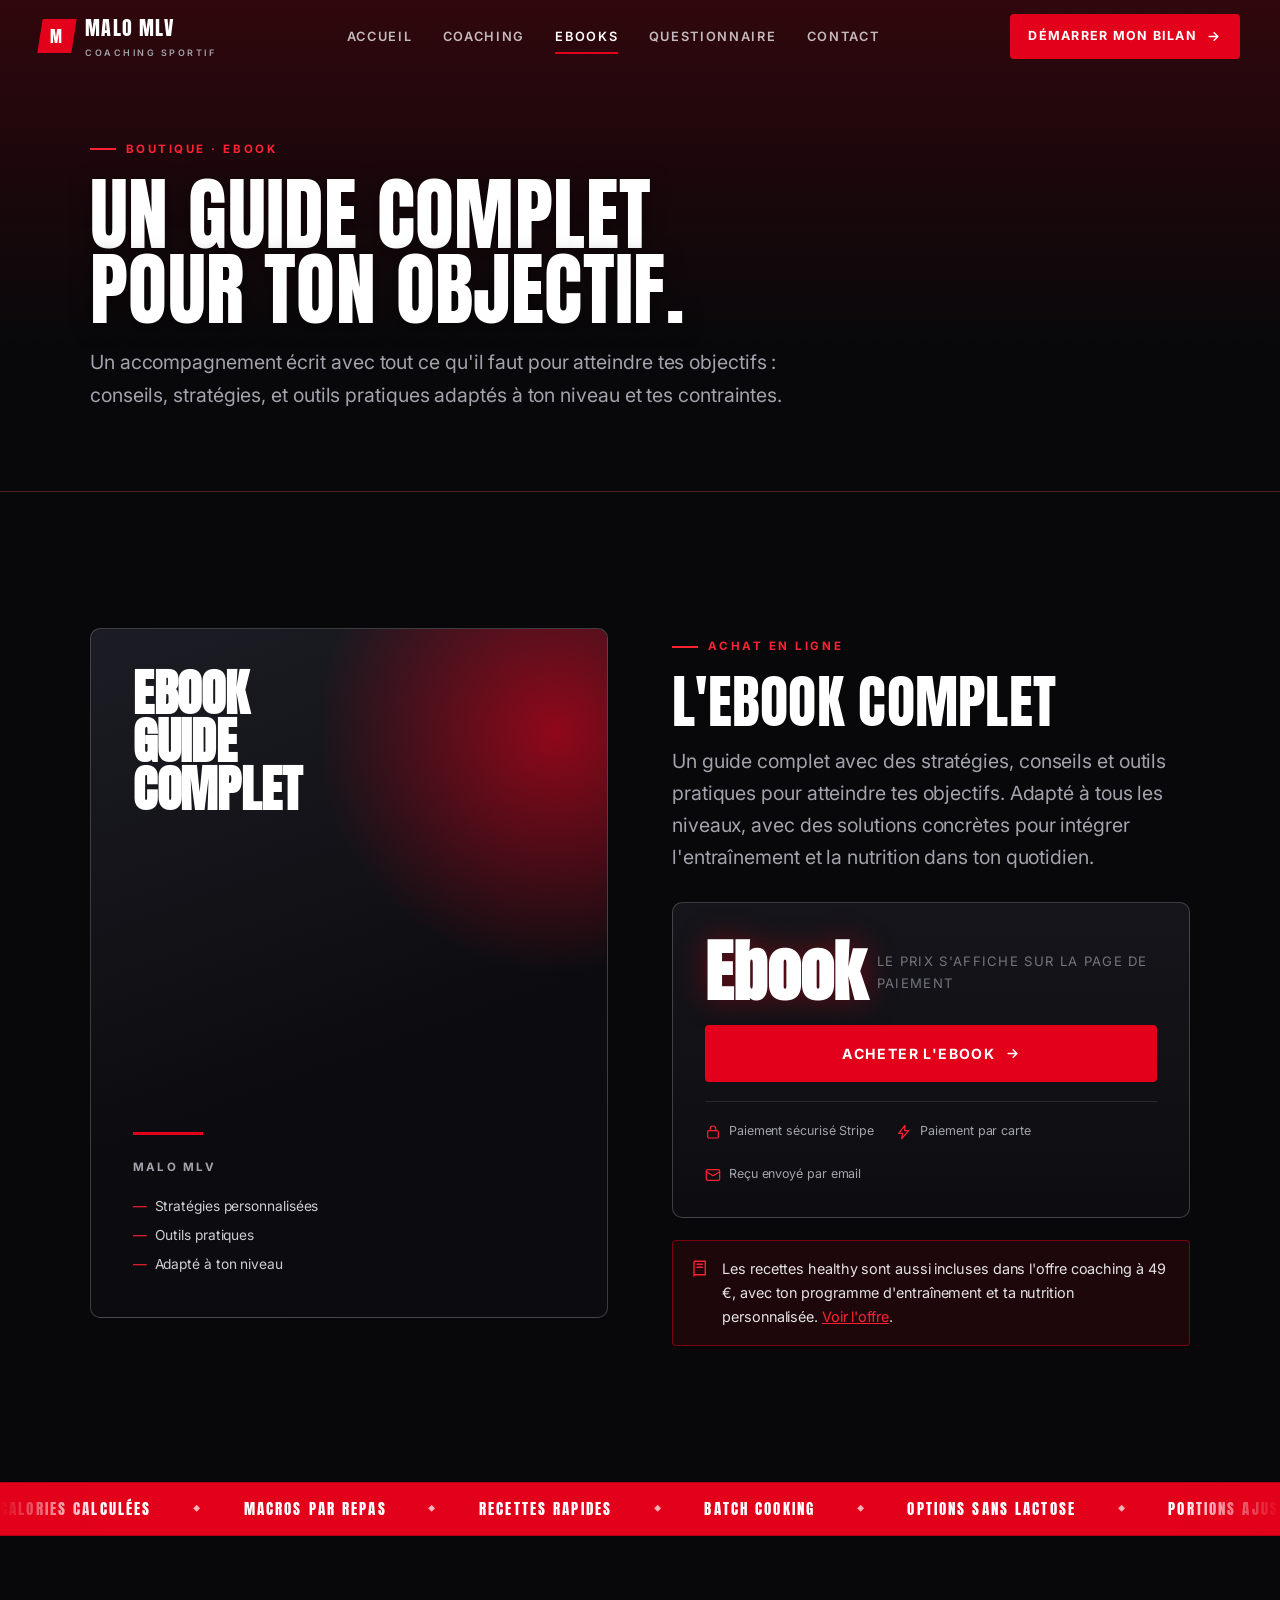
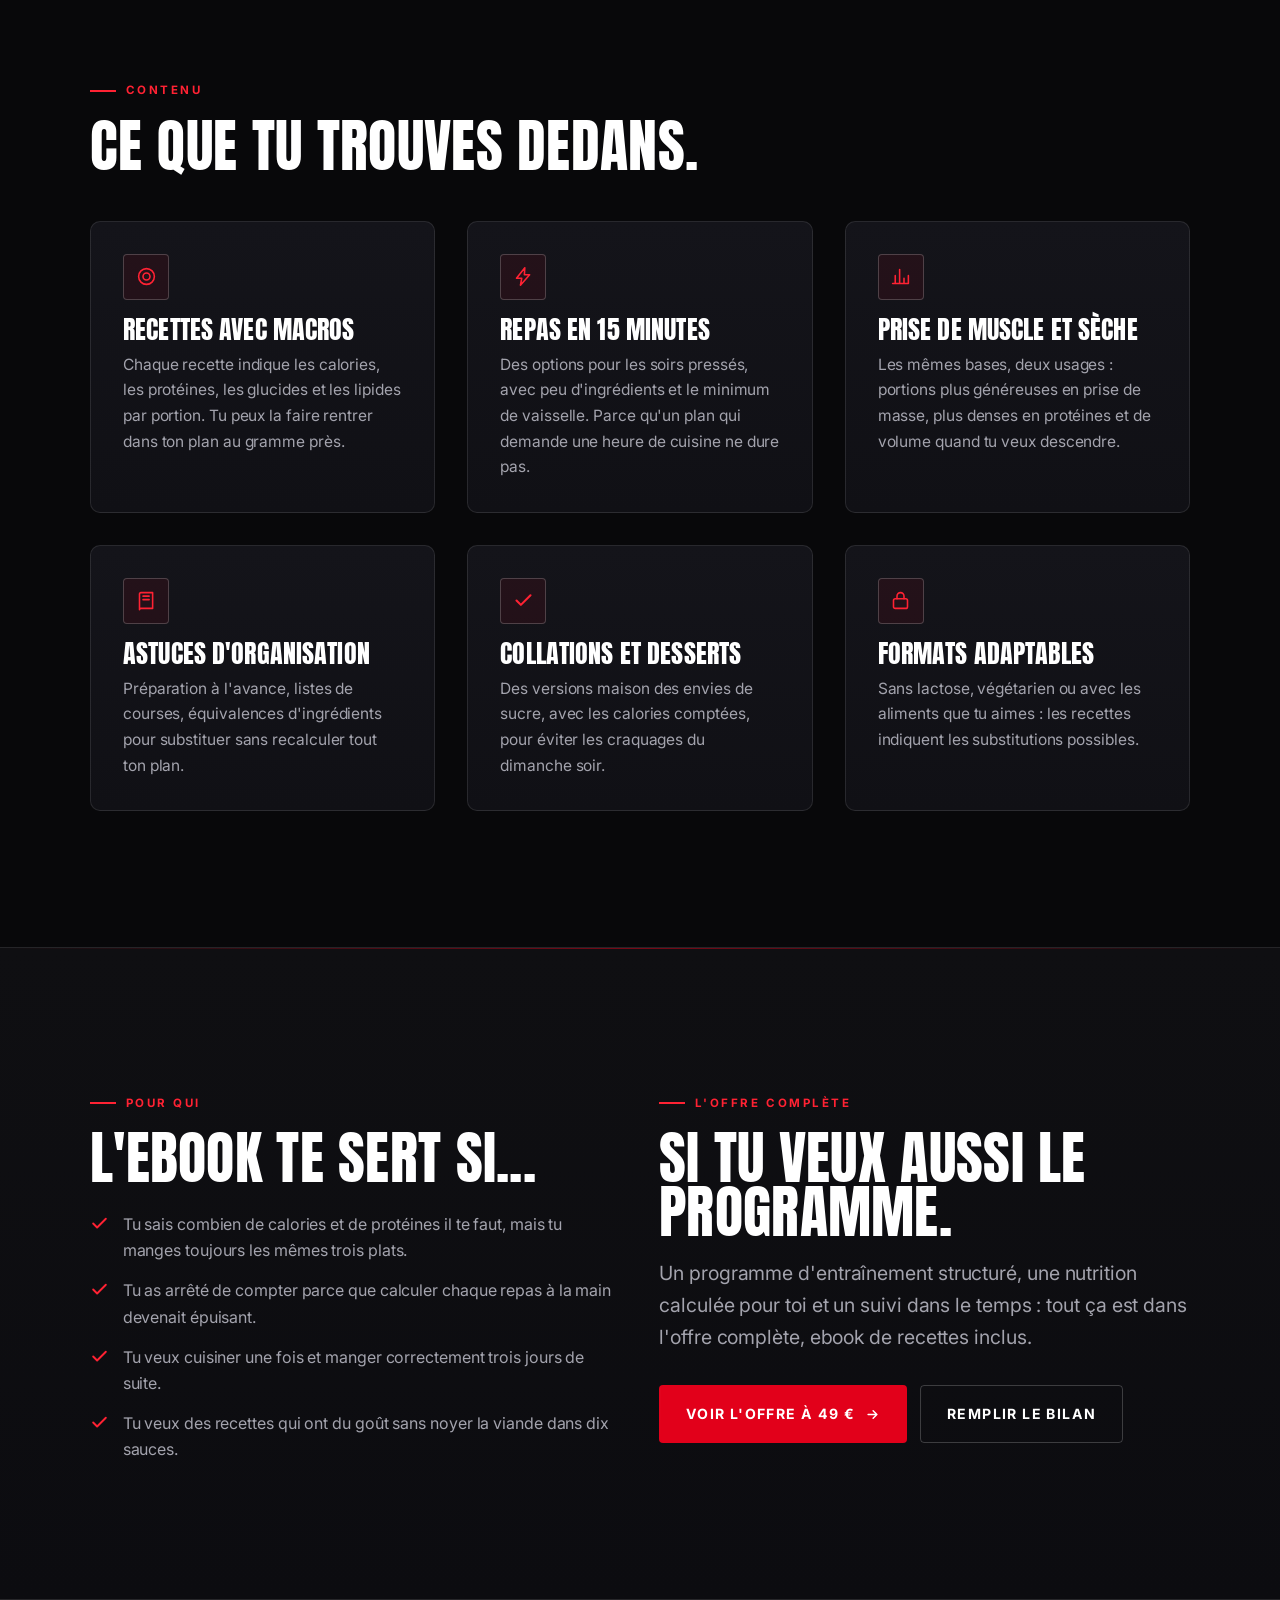
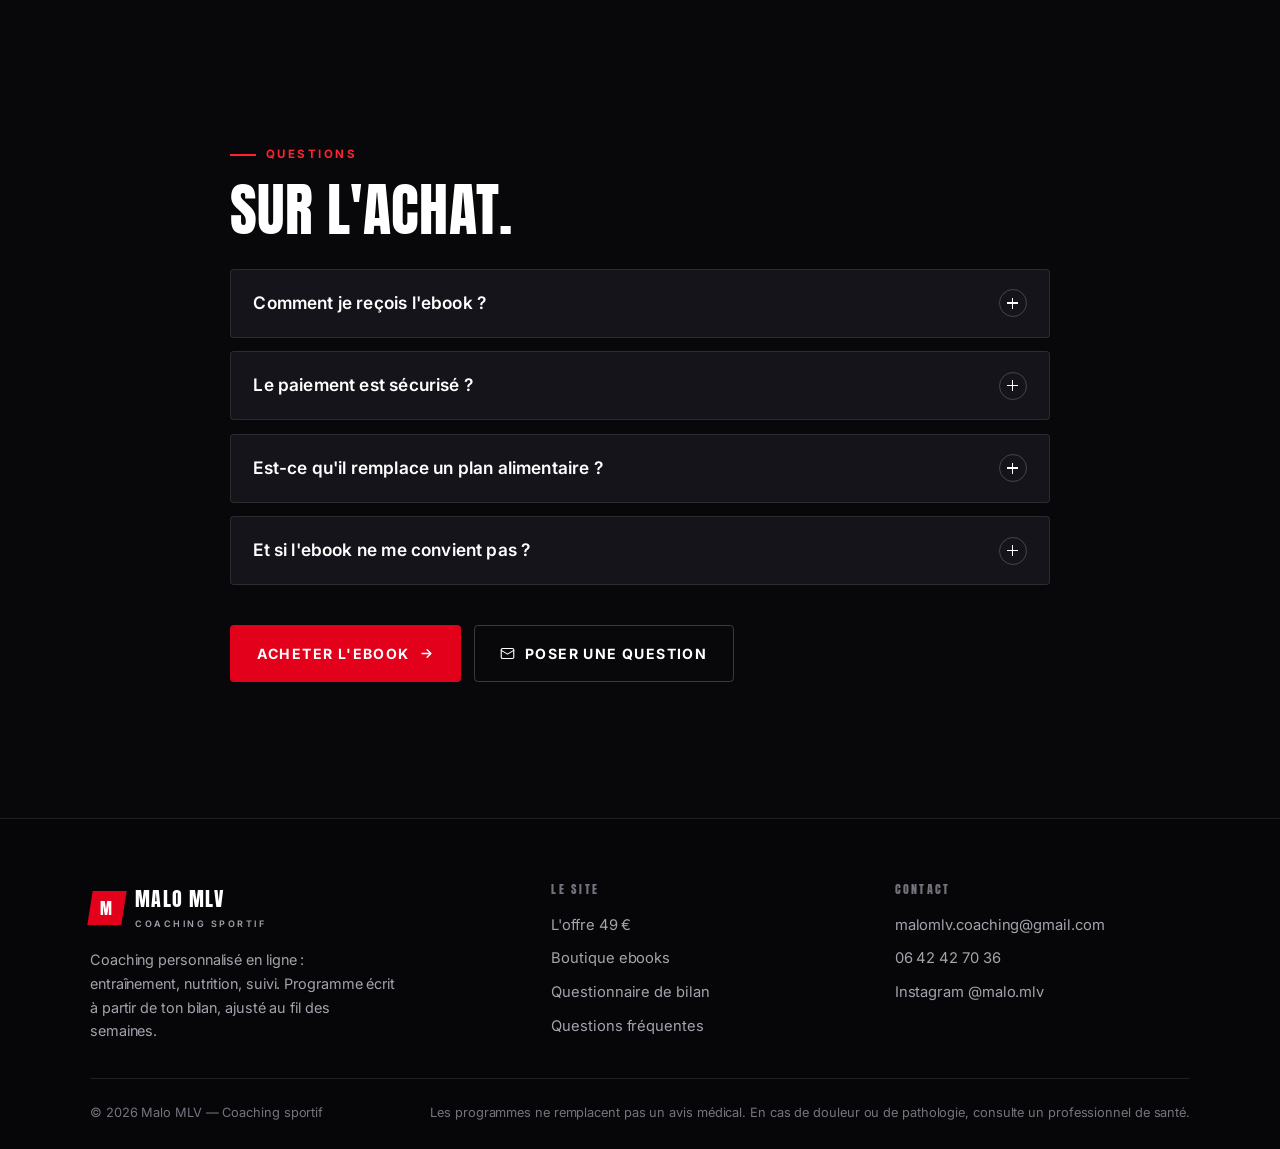
==== ebooks.html @ d7410e28 "Add files via upload" ====
<!DOCTYPE html>
<html lang="fr">
<head>
<meta charset="utf-8">
<meta name="viewport" content="width=device-width, initial-scale=1">
<title>Ebook recettes healthy — calories et macros | Malo MLV</title>
<meta name="description" content="Ebook de recettes healthy avec calories et macronutriments calculés, pensé pour coller à un plan alimentaire de prise de muscle ou de sèche. Achat en ligne sécurisé.">
<link rel="preconnect" href="https://fonts.googleapis.com">
<link rel="preconnect" href="https://fonts.gstatic.com" crossorigin>
<link href="https://fonts.googleapis.com/css2?family=Anton&family=Inter:wght@400;500;600;700&display=swap" rel="stylesheet">
<link rel="stylesheet" href="styles.css">
</head>
<body>

<svg width="0" height="0" style="position:absolute" aria-hidden="true">
  <symbol id="i-check" viewBox="0 0 24 24" fill="none" stroke="currentColor" stroke-width="2.4" stroke-linecap="round" stroke-linejoin="round"><path d="M20 6 9 17l-5-5"/></symbol>
  <symbol id="i-arrow" viewBox="0 0 24 24" fill="none" stroke="currentColor" stroke-width="2.4" stroke-linecap="round" stroke-linejoin="round"><path d="M5 12h14M13 6l6 6-6 6"/></symbol>
  <symbol id="i-mail" viewBox="0 0 24 24" fill="none" stroke="currentColor" stroke-width="1.8" stroke-linecap="round" stroke-linejoin="round"><rect x="2" y="4" width="20" height="16" rx="2"/><path d="m2 7 10 6 10-6"/></symbol>
  <symbol id="i-phone" viewBox="0 0 24 24" fill="none" stroke="currentColor" stroke-width="1.8" stroke-linecap="round" stroke-linejoin="round"><path d="M22 16.9v3a2 2 0 0 1-2.2 2 19.8 19.8 0 0 1-8.6-3.1 19.5 19.5 0 0 1-6-6A19.8 19.8 0 0 1 2.1 4.2 2 2 0 0 1 4.1 2h3a2 2 0 0 1 2 1.7c.1 1 .4 2 .7 2.9a2 2 0 0 1-.5 2.1L8.1 9.9a16 16 0 0 0 6 6l1.2-1.2a2 2 0 0 1 2.1-.5c.9.3 1.9.6 2.9.7a2 2 0 0 1 1.7 2Z"/></symbol>
  <symbol id="i-insta" viewBox="0 0 24 24" fill="none" stroke="currentColor" stroke-width="1.8" stroke-linecap="round" stroke-linejoin="round"><rect x="2.5" y="2.5" width="19" height="19" rx="5.5"/><circle cx="12" cy="12" r="4.2"/><circle cx="17.6" cy="6.4" r="1.1" fill="currentColor" stroke="none"/></symbol>
  <symbol id="i-lock" viewBox="0 0 24 24" fill="none" stroke="currentColor" stroke-width="1.8" stroke-linecap="round" stroke-linejoin="round"><rect x="4" y="10" width="16" height="11" rx="2"/><path d="M8 10V7a4 4 0 0 1 8 0v3"/></symbol>
  <symbol id="i-bolt" viewBox="0 0 24 24" fill="none" stroke="currentColor" stroke-width="1.8" stroke-linecap="round" stroke-linejoin="round"><path d="M13.5 2 4 14h6l-1.5 8L19 10h-6l.5-8Z"/></symbol>
  <symbol id="i-book" viewBox="0 0 24 24" fill="none" stroke="currentColor" stroke-width="1.8" stroke-linecap="round" stroke-linejoin="round"><path d="M4 4.5A1.5 1.5 0 0 1 5.5 3H19v18H5.5A1.5 1.5 0 0 0 4 22.5V4.5Z"/><path d="M8 7h7M8 11h7"/></symbol>
  <symbol id="i-plate" viewBox="0 0 24 24" fill="none" stroke="currentColor" stroke-width="1.8" stroke-linecap="round" stroke-linejoin="round"><circle cx="12" cy="12" r="9"/><circle cx="12" cy="12" r="4"/></symbol>
  <symbol id="i-chart" viewBox="0 0 24 24" fill="none" stroke="currentColor" stroke-width="1.8" stroke-linecap="round" stroke-linejoin="round"><path d="M3 20h18M6 20V11M11 20V4M16 20v-6M21 20v-9"/></symbol>
</svg>

<header class="site-header" id="header">
  <div class="shell shell-wide">
    <a class="brand" href="index.html">
      <span class="brand__mark"><span>M</span></span>
      <span>Malo MLV<small>Coaching sportif</small></span>
    </a>
    <nav class="nav" aria-label="Navigation principale">
      <a href="index.html">Accueil</a>
      <a href="index.html#offre">Coaching</a>
      <a href="ebooks.html" aria-current="page">Ebooks</a>
      <a href="questionnaire.html">Questionnaire</a>
      <a href="index.html#contact">Contact</a>
    </nav>
    <div class="header-actions">
      <a class="btn btn--sm" href="questionnaire.html">Démarrer mon bilan <svg><use href="#i-arrow"/></svg></a>
      <button class="burger" id="burger" aria-label="Ouvrir le menu" aria-expanded="false" aria-controls="mobileNav"><span></span></button>
    </div>
  </div>
</header>

<nav class="mobile-nav" id="mobileNav" aria-label="Navigation mobile">
  <a href="index.html">Accueil</a>
  <a href="index.html#offre">Coaching</a>
  <a href="ebooks.html">Ebooks</a>
  <a href="questionnaire.html">Questionnaire</a>
  <a href="index.html#contact">Contact</a>
</nav>

<main>

  <section class="section section--tight" style="padding-top:calc(var(--header-h) + clamp(2rem,5vw,3.5rem));background:linear-gradient(180deg,rgba(226,0,26,.18),transparent 70%);border-bottom:1px solid var(--line)">
    <div class="shell">
      <span class="eyebrow reveal">Boutique · Ebook</span>
      <h1 class="h-display reveal" data-delay="1">Un guide complet<br>pour ton objectif.</h1>
      <p class="lead reveal" data-delay="2" style="margin-top:1.2rem">Un accompagnement écrit avec tout ce qu'il faut pour atteindre tes objectifs : conseils, stratégies, et outils pratiques adaptés à ton niveau et tes contraintes.</p>
    </div>
  </section>

  <section class="section" id="achat">
    <div class="shell">
      <div class="product">

        <div class="product__visual reveal">
          <div class="product__cover">
            <b>Ebook<br>Guide<br>Complet</b>
            <div>
              <div class="slash"></div>
              <em>Malo MLV</em>
              <ul style="margin-top:1rem">
                <li>Stratégies personnalisées</li>
                <li>Outils pratiques</li>
                <li>Adapté à ton niveau</li>
              </ul>
            </div>
          </div>
        </div>

        <div class="reveal" data-delay="1">
          <span class="eyebrow">Achat en ligne</span>
          <h2 class="h-section">L'ebook complet</h2>
          <p class="lead" style="margin-top:1rem">Un guide complet avec des stratégies, conseils et outils pratiques pour atteindre tes objectifs. Adapté à tous les niveaux, avec des solutions concrètes pour intégrer l'entraînement et la nutrition dans ton quotidien.</p>

          <div class="buybox" style="margin-top:1.8rem">
            <div class="price">
              <b>Ebook</b>
              <span>Le prix s'affiche sur la page de paiement</span>
            </div>
            <a class="btn btn--wide" href="https://buy.stripe.com/eVqaEQ5P56mu8X72kyfIs00" target="_blank" rel="noopener">Acheter l'ebook <svg><use href="#i-arrow"/></svg></a>
            <div class="trust">
              <div><svg><use href="#i-lock"/></svg> Paiement sécurisé Stripe</div>
              <div><svg><use href="#i-bolt"/></svg> Paiement par carte</div>
              <div><svg><use href="#i-mail"/></svg> Reçu envoyé par email</div>
            </div>
          </div>

          <div class="alert" style="margin-top:1.4rem">
            <svg><use href="#i-book"/></svg>
            <span>Les recettes healthy sont aussi incluses dans l'offre coaching à 49 €, avec ton programme d'entraînement et ta nutrition personnalisée. <a href="index.html#offre" style="color:var(--red-bright);text-decoration:underline">Voir l'offre</a>.</span>
          </div>
        </div>

      </div>
    </div>
  </section>

  <div class="ticker" aria-hidden="true">
    <div class="ticker__track">
      <span>Calories calculées</span><span>Macros par repas</span><span>Recettes rapides</span><span>Batch cooking</span><span>Options sans lactose</span><span>Portions ajustables</span>
      <span>Calories calculées</span><span>Macros par repas</span><span>Recettes rapides</span><span>Batch cooking</span><span>Options sans lactose</span><span>Portions ajustables</span>
    </div>
  </div>

  <section class="section">
    <div class="shell">
      <div class="reveal" style="max-width:60ch;margin-bottom:clamp(2rem,4vw,3rem)">
        <span class="eyebrow">Contenu</span>
        <h2 class="h-section">Ce que tu trouves dedans.</h2>
      </div>
      <div class="grid-3">
        <div class="card reveal">
          <span class="icon-box"><svg><use href="#i-plate"/></svg></span>
          <h3 class="h-card">Recettes avec macros</h3>
          <p>Chaque recette indique les calories, les protéines, les glucides et les lipides par portion. Tu peux la faire rentrer dans ton plan au gramme près.</p>
        </div>
        <div class="card reveal" data-delay="1">
          <span class="icon-box"><svg><use href="#i-bolt"/></svg></span>
          <h3 class="h-card">Repas en 15 minutes</h3>
          <p>Des options pour les soirs pressés, avec peu d'ingrédients et le minimum de vaisselle. Parce qu'un plan qui demande une heure de cuisine ne dure pas.</p>
        </div>
        <div class="card reveal" data-delay="2">
          <span class="icon-box"><svg><use href="#i-chart"/></svg></span>
          <h3 class="h-card">Prise de muscle et sèche</h3>
          <p>Les mêmes bases, deux usages : portions plus généreuses en prise de masse, plus denses en protéines et de volume quand tu veux descendre.</p>
        </div>
        <div class="card reveal">
          <span class="icon-box"><svg><use href="#i-book"/></svg></span>
          <h3 class="h-card">Astuces d'organisation</h3>
          <p>Préparation à l'avance, listes de courses, équivalences d'ingrédients pour substituer sans recalculer tout ton plan.</p>
        </div>
        <div class="card reveal" data-delay="1">
          <span class="icon-box"><svg><use href="#i-check"/></svg></span>
          <h3 class="h-card">Collations et desserts</h3>
          <p>Des versions maison des envies de sucre, avec les calories comptées, pour éviter les craquages du dimanche soir.</p>
        </div>
        <div class="card reveal" data-delay="2">
          <span class="icon-box"><svg><use href="#i-lock"/></svg></span>
          <h3 class="h-card">Formats adaptables</h3>
          <p>Sans lactose, végétarien ou avec les aliments que tu aimes : les recettes indiquent les substitutions possibles.</p>
        </div>
      </div>
    </div>
  </section>

  <section class="section section--ink">
    <div class="shell">
      <div class="grid-2">
        <div class="reveal">
          <span class="eyebrow">Pour qui</span>
          <h2 class="h-section">L'ebook te sert si...</h2>
          <ul class="list-check" style="margin-top:1.6rem">
            <li><svg><use href="#i-check"/></svg><span>Tu sais combien de calories et de protéines il te faut, mais tu manges toujours les mêmes trois plats.</span></li>
            <li><svg><use href="#i-check"/></svg><span>Tu as arrêté de compter parce que calculer chaque repas à la main devenait épuisant.</span></li>
            <li><svg><use href="#i-check"/></svg><span>Tu veux cuisiner une fois et manger correctement trois jours de suite.</span></li>
            <li><svg><use href="#i-check"/></svg><span>Tu veux des recettes qui ont du goût sans noyer la viande dans dix sauces.</span></li>
          </ul>
        </div>
        <div class="reveal" data-delay="1">
          <span class="eyebrow">L'offre complète</span>
          <h2 class="h-section">Si tu veux aussi le programme.</h2>
          <p class="lead" style="margin-top:1.1rem">Un programme d'entraînement structuré, une nutrition calculée pour toi et un suivi dans le temps : tout ça est dans l'offre complète, ebook de recettes inclus.</p>
          <div class="hero__cta">
            <a class="btn" href="index.html#offre">Voir l'offre à 49 € <svg><use href="#i-arrow"/></svg></a>
            <a class="btn btn--ghost" href="questionnaire.html">Remplir le bilan</a>
          </div>
        </div>
      </div>
    </div>
  </section>

  <section class="section">
    <div class="shell" style="max-width:900px">
      <div class="reveal" style="max-width:55ch">
        <span class="eyebrow">Questions</span>
        <h2 class="h-section">Sur l'achat.</h2>
      </div>
      <div class="faq reveal" data-delay="1" style="margin-top:2rem">
        <div class="faq__item">
          <button class="faq__q" aria-expanded="false">Comment je reçois l'ebook ? <i></i></button>
          <div class="faq__a"><p>Après le paiement, le fichier part sur l'adresse email utilisée pour l'achat. Pense à regarder les spams si tu ne le vois pas arriver.</p></div>
        </div>
        <div class="faq__item">
          <button class="faq__q" aria-expanded="false">Le paiement est sécurisé ? <i></i></button>
          <div class="faq__a"><p>Oui, la transaction passe par Stripe. Ta carte n'est jamais transmise ni stockée par moi.</p></div>
        </div>
        <div class="faq__item">
          <button class="faq__q" aria-expanded="false">Est-ce qu'il remplace un plan alimentaire ? <i></i></button>
          <div class="faq__a"><p>Non. Les recettes t'aident à appliquer un plan, elles ne calculent pas tes besoins. Pour un plan nutritionnel adapté à ton profil et à ton objectif, passe par l'offre coaching : le programme nutritionnel est inclus.</p></div>
        </div>
        <div class="faq__item">
          <button class="faq__q" aria-expanded="false">Et si l'ebook ne me convient pas ? <i></i></button>
          <div class="faq__a"><p>Écris-moi à malomlv.coaching@gmail.com en expliquant ce qui ne va pas, on trouve une solution.</p></div>
        </div>
      </div>

      <div style="margin-top:2.5rem;display:flex;flex-wrap:wrap;gap:.8rem">
        <a class="btn" href="https://buy.stripe.com/eVqaEQ5P56mu8X72kyfIs00" target="_blank" rel="noopener">Acheter l'ebook <svg><use href="#i-arrow"/></svg></a>
        <a class="btn btn--ghost" href="mailto:malomlv.coaching@gmail.com"><svg><use href="#i-mail"/></svg> Poser une question</a>
      </div>
    </div>
  </section>

</main>

<footer class="site-footer">
  <div class="shell">
    <div class="footer-grid">
      <div>
        <a class="brand" href="index.html" style="margin-bottom:1rem">
          <span class="brand__mark"><span>M</span></span>
          <span>Malo MLV<small>Coaching sportif</small></span>
        </a>
        <p style="color:var(--muted);font-size:.9rem;max-width:34ch">Coaching personnalisé en ligne : entraînement, nutrition, suivi. Programme écrit à partir de ton bilan, ajusté au fil des semaines.</p>
      </div>
      <div>
        <h4>Le site</h4>
        <div class="footer-links">
          <a href="index.html#offre">L'offre 49 €</a>
          <a href="ebooks.html">Boutique ebooks</a>
          <a href="questionnaire.html">Questionnaire de bilan</a>
          <a href="index.html#faq">Questions fréquentes</a>
        </div>
      </div>
      <div>
        <h4>Contact</h4>
        <div class="footer-links">
          <a href="mailto:malomlv.coaching@gmail.com">malomlv.coaching@gmail.com</a>
          <a href="tel:+33642427036">06 42 42 70 36</a>
          <a href="https://www.instagram.com/malo.mlv" target="_blank" rel="noopener">Instagram @malo.mlv</a>
        </div>
      </div>
    </div>
    <div class="footer-bottom">
      <span>© <span data-year>2026</span> Malo MLV — Coaching sportif</span>
      <span>Les programmes ne remplacent pas un avis médical. En cas de douleur ou de pathologie, consulte un professionnel de santé.</span>
    </div>
  </div>
</footer>

<div class="toast" id="toast" role="status" aria-live="polite"></div>
<script src="script.js"></script>
</body>
</html>
---- styles.css ----
/* ==========================================================================
   Malo MLV — Coaching sportif
   Rouge / Blanc / Noir
   ========================================================================== */

/* ---------- Tokens ---------- */
:root {
  --red: #e2001a;
  --red-bright: #ff2233;
  --red-deep: #9c0012;
  --black: #08080a;
  --ink: #0f0f12;
  --surface: #14141a;
  --surface-2: #1b1b22;
  --white: #ffffff;
  --paper: #f5f4f2;
  --muted: #a3a3ad;
  --muted-dim: #74747f;
  --line: rgba(255, 255, 255, 0.1);
  --line-strong: rgba(255, 255, 255, 0.2);

  --font-display: "Anton", "Arial Narrow", Impact, sans-serif;
  --font-body: "Inter", -apple-system, BlinkMacSystemFont, "Segoe UI", sans-serif;

  --shell: 1180px;
  --gutter: clamp(1.1rem, 4vw, 2.5rem);
  --radius: 4px;
  --radius-lg: 10px;

  --ease: cubic-bezier(0.22, 1, 0.36, 1);
  --shadow: 0 24px 60px -30px rgba(0, 0, 0, 0.9);
  --shadow-intense: 0 40px 100px -30px rgba(226, 0, 26, 0.5);
  --header-h: 74px;
}

/* ---------- Reset ---------- */
*,
*::before,
*::after {
  box-sizing: border-box;
}

html {
  scroll-behavior: smooth;
  -webkit-text-size-adjust: 100%;
  scroll-padding-top: calc(var(--header-h) + 16px);
}

body {
  margin: 0;
  background: var(--black);
  color: var(--white);
  font-family: var(--font-body);
  font-size: 17px;
  line-height: 1.65;
  font-weight: 400;
  letter-spacing: -0.005em;
  overflow-x: hidden;
  -webkit-font-smoothing: antialiased;
}

body::before {
  content: "";
  position: fixed;
  inset: 0;
  pointer-events: none;
  z-index: 1;
  opacity: 0.6;
  background-image: radial-gradient(rgba(255, 255, 255, 0.04) 1px, transparent 1px);
  background-size: 3px 3px;
  mix-blend-mode: overlay;
  animation: grain 8s steps(10) infinite;
}

@keyframes grain {
  0%, 100% { transform: translate(0, 0); }
  10% { transform: translate(-1%, -1%); }
  20% { transform: translate(1%, 1%); }
  30% { transform: translate(-1%, 1%); }
  40% { transform: translate(1%, -1%); }
  50% { transform: translate(-1%, 0); }
  60% { transform: translate(1%, 0); }
  70% { transform: translate(0, 1%); }
  80% { transform: translate(0, -1%); }
  90% { transform: translate(1%, 1%); }
}

img {
  max-width: 100%;
  display: block;
}

a {
  color: inherit;
  text-decoration: none;
}

h1,
h2,
h3,
h4 {
  font-family: var(--font-display);
  font-weight: 400;
  line-height: 0.94;
  letter-spacing: 0.005em;
  text-transform: uppercase;
  margin: 0;
}

p {
  margin: 0;
}

ul,
ol {
  margin: 0;
  padding: 0;
  list-style: none;
}

button,
input,
select,
textarea {
  font: inherit;
  color: inherit;
}

::selection {
  background: var(--red);
  color: var(--white);
}

/* ---------- Layout ---------- */
.shell {
  width: 100%;
  max-width: var(--shell);
  margin-inline: auto;
  padding-inline: var(--gutter);
  position: relative;
  z-index: 2;
}

.shell-wide {
  max-width: 1340px;
}

.section {
  padding-block: clamp(4.5rem, 11vw, 8.5rem);
  position: relative;
}

.section--tight {
  padding-block: clamp(3rem, 7vw, 5rem);
}

.section--paper {
  background: var(--paper);
  color: var(--ink);
}

.section--ink {
  background: linear-gradient(180deg, var(--ink) 0%, #0c0c10 100%);
  border-block: 1px solid var(--line);
  position: relative;
}

.section--ink::before {
  content: "";
  position: absolute;
  top: 0;
  left: 0;
  right: 0;
  height: 1px;
  background: linear-gradient(90deg, transparent, var(--red), transparent);
  opacity: 0.5;
}

.section--red {
  background: var(--red);
  color: var(--white);
}

/* ---------- Type helpers ---------- */
.eyebrow {
  display: inline-flex;
  align-items: center;
  gap: 0.6rem;
  font-size: 0.72rem;
  font-weight: 700;
  letter-spacing: 0.22em;
  text-transform: uppercase;
  color: var(--red-bright);
  margin-bottom: 1.15rem;
}

.eyebrow::before {
  content: "";
  width: 26px;
  height: 2px;
  background: currentColor;
  display: block;
}

.section--red .eyebrow,
.section--paper .eyebrow {
  color: var(--red);
}

.h-display {
  font-size: clamp(2.5rem, 7.4vw, 5rem);
  text-shadow: 0 4px 20px rgba(0, 0, 0, 0.5);
}

.h-section {
  font-size: clamp(2rem, 5.4vw, 3.6rem);
}

.h-card {
  font-size: clamp(1.25rem, 2.4vw, 1.6rem);
}

.lead {
  font-size: clamp(1.02rem, 1.6vw, 1.22rem);
  color: var(--muted);
  max-width: 60ch;
}

.section--paper .lead {
  color: #4b4b55;
}

.section--red .lead {
  color: rgba(255, 255, 255, 0.86);
}

.small {
  font-size: 0.86rem;
  color: var(--muted-dim);
}

.text-red {
  color: var(--red-bright);
}

.outline-text {
  color: transparent;
  -webkit-text-stroke: 1.5px rgba(255, 255, 255, 0.28);
}

/* ---------- Buttons ---------- */
.btn {
  display: inline-flex;
  align-items: center;
  justify-content: center;
  gap: 0.6rem;
  padding: 1rem 1.6rem;
  border: 1px solid transparent;
  border-radius: var(--radius);
  background: var(--red);
  color: var(--white);
  font-weight: 700;
  font-size: 0.88rem;
  letter-spacing: 0.1em;
  text-transform: uppercase;
  cursor: pointer;
  position: relative;
  overflow: hidden;
  transition: transform 0.3s var(--ease), box-shadow 0.3s var(--ease), background 0.3s,
    color 0.3s, border-color 0.3s;
}

.btn::before {
  content: "";
  position: absolute;
  inset: 0;
  background: linear-gradient(135deg, transparent 0%, rgba(255, 255, 255, 0.1) 50%, transparent 100%);
  transform: translateX(-100%);
  transition: transform 0.6s var(--ease);
}

.btn:hover::before {
  transform: translateX(100%);
}

.btn svg {
  width: 15px;
  height: 15px;
  transition: transform 0.3s var(--ease);
}

.btn:hover {
  transform: translateY(-3px);
  box-shadow: 0 20px 40px -15px rgba(226, 0, 26, 0.8), 0 0 30px rgba(226, 0, 26, 0.3);
}

.btn:hover svg {
  transform: translateX(4px);
}

.btn:active {
  transform: translateY(0);
}

.btn--ghost {
  background: transparent;
  border-color: var(--line-strong);
  color: var(--white);
}

.btn--ghost:hover {
  background: rgba(255, 255, 255, 0.06);
  border-color: var(--white);
  box-shadow: none;
}

.section--paper .btn--ghost {
  color: var(--ink);
  border-color: rgba(15, 15, 18, 0.25);
}

.section--paper .btn--ghost:hover {
  background: rgba(15, 15, 18, 0.06);
  border-color: var(--ink);
}

.btn--light {
  background: var(--white);
  color: var(--ink);
}

.btn--light:hover {
  box-shadow: 0 14px 30px -14px rgba(0, 0, 0, 0.6);
}

.btn--wide {
  width: 100%;
}

.btn--sm {
  padding: 0.72rem 1.1rem;
  font-size: 0.78rem;
}

.link-arrow {
  display: inline-flex;
  align-items: center;
  gap: 0.5rem;
  font-size: 0.82rem;
  font-weight: 700;
  letter-spacing: 0.14em;
  text-transform: uppercase;
  color: var(--white);
  border-bottom: 1px solid var(--line-strong);
  padding-bottom: 0.35rem;
  transition: color 0.25s, border-color 0.25s, gap 0.25s;
}

.link-arrow:hover {
  color: var(--red-bright);
  border-color: var(--red-bright);
  gap: 0.85rem;
}

/* ---------- Header ---------- */
.site-header {
  position: fixed;
  top: 0;
  left: 0;
  right: 0;
  z-index: 60;
  height: var(--header-h);
  display: flex;
  align-items: center;
  border-bottom: 1px solid transparent;
  transition: background 0.35s var(--ease), border-color 0.35s, backdrop-filter 0.35s;
}

.site-header.is-stuck {
  background: rgba(8, 8, 10, 0.82);
  backdrop-filter: blur(14px);
  -webkit-backdrop-filter: blur(14px);
  border-bottom-color: var(--line);
}

.site-header .shell {
  display: flex;
  align-items: center;
  justify-content: space-between;
  gap: 1.5rem;
}

.brand {
  display: flex;
  align-items: center;
  gap: 0.7rem;
  font-family: var(--font-display);
  font-size: 1.22rem;
  letter-spacing: 0.06em;
  text-transform: uppercase;
  white-space: nowrap;
  transition: opacity 0.3s var(--ease);
}

.brand:hover {
  opacity: 0.8;
}

.brand:active {
  opacity: 0.6;
}

.brand__mark {
  width: 34px;
  height: 34px;
  display: grid;
  place-items: center;
  background: var(--red);
  font-size: 1rem;
  transform: skewX(-9deg);
}

.brand__mark span {
  transform: skewX(9deg);
}

.brand small {
  display: block;
  font-family: var(--font-body);
  font-size: 0.56rem;
  letter-spacing: 0.28em;
  color: var(--muted);
  font-weight: 600;
  margin-top: 2px;
}

.nav {
  display: flex;
  align-items: center;
  gap: 1.9rem;
}

.nav a {
  font-size: 0.8rem;
  font-weight: 600;
  letter-spacing: 0.13em;
  text-transform: uppercase;
  color: rgba(255, 255, 255, 0.72);
  position: relative;
  transition: color 0.25s;
}

.nav a::after {
  content: "";
  position: absolute;
  left: 0;
  bottom: -7px;
  height: 2px;
  width: 0;
  background: var(--red);
  transition: width 0.3s var(--ease);
}

.nav a:hover,
.nav a[aria-current="page"] {
  color: var(--white);
}

.nav a:hover::after,
.nav a[aria-current="page"]::after {
  width: 100%;
}

.nav a:active {
  color: var(--red-bright);
}

.header-actions {
  display: flex;
  align-items: center;
  gap: 1rem;
}

.burger {
  display: none;
  width: 48px;
  height: 44px;
  background: transparent;
  border: 1px solid var(--line-strong);
  border-radius: var(--radius);
  cursor: pointer;
  position: relative;
  transition: border-color 0.3s var(--ease), background 0.3s var(--ease);
}

.burger:hover {
  border-color: var(--red);
  background: rgba(226, 0, 26, 0.1);
}

.burger:active {
  transform: scale(0.95);
}

.burger span,
.burger span::before,
.burger span::after {
  position: absolute;
  left: 50%;
  translate: -50% 0;
  width: 18px;
  height: 2px;
  background: var(--white);
  transition: transform 0.3s var(--ease), opacity 0.2s;
}

.burger span {
  top: 50%;
  margin-top: -1px;
}

.burger span::before {
  content: "";
  top: -6px;
}

.burger span::after {
  content: "";
  top: 6px;
}

.burger[aria-expanded="true"] span {
  transform: rotate(45deg);
}

.burger[aria-expanded="true"] span::before {
  transform: rotate(-90deg) translateX(6px);
}

.burger[aria-expanded="true"] span::after {
  opacity: 0;
}

.mobile-nav {
  position: fixed;
  inset: var(--header-h) 0 auto 0;
  z-index: 55;
  background: rgba(8, 8, 10, 0.98);
  backdrop-filter: blur(16px);
  border-bottom: 1px solid var(--line);
  padding: 1.2rem var(--gutter) 2rem;
  display: grid;
  gap: 0.2rem;
  transform: translateY(-120%);
  visibility: hidden;
  transition: transform 0.4s var(--ease), visibility 0s 0.4s;
}

.mobile-nav.is-open {
  visibility: visible;
  transition: transform 0.4s var(--ease), visibility 0s 0s;
}

.mobile-nav.is-open {
  transform: translateY(0);
}

.mobile-nav a {
  padding: 1rem 0;
  border-bottom: 1px solid var(--line);
  font-family: var(--font-display);
  font-size: 1.5rem;
  text-transform: uppercase;
  letter-spacing: 0.03em;
  transition: color 0.3s var(--ease), background 0.3s var(--ease), padding-left 0.3s var(--ease);
}

.mobile-nav a:hover,
.mobile-nav a:focus {
  color: var(--red-bright);
  background: rgba(226, 0, 26, 0.08);
  padding-left: 0.5rem;
}

.mobile-nav a:active {
  background: rgba(226, 0, 26, 0.15);
}

/* ---------- Ticker ---------- */
.ticker {
  background: var(--red);
  color: var(--white);
  overflow: hidden;
  padding: 0.85rem 0;
  border-block: 1px solid rgba(0, 0, 0, 0.2);
  position: relative;
}

.ticker::before,
.ticker::after {
  content: "";
  position: absolute;
  top: 0;
  bottom: 0;
  width: 100px;
  z-index: 2;
}

.ticker::before {
  left: 0;
  background: linear-gradient(90deg, var(--red), transparent);
}

.ticker::after {
  right: 0;
  background: linear-gradient(-90deg, var(--red), transparent);
}

.ticker__track {
  display: flex;
  gap: 2.6rem;
  width: max-content;
  animation: ticker 34s linear infinite;
}

.ticker span {
  font-family: var(--font-display);
  font-size: 0.95rem;
  letter-spacing: 0.14em;
  text-transform: uppercase;
  display: flex;
  align-items: center;
  gap: 2.6rem;
  white-space: nowrap;
}

.ticker span::after {
  content: "◆";
  font-size: 0.6rem;
  opacity: 0.7;
}

@keyframes ticker {
  to {
    transform: translateX(-50%);
  }
}

/* ---------- Hero ---------- */
.hero {
  position: relative;
  padding-top: calc(var(--header-h) + clamp(2rem, 6vw, 4.5rem));
  padding-bottom: clamp(3.5rem, 9vw, 6.5rem);
  overflow: hidden;
}

.hero::before {
  content: "";
  position: absolute;
  top: -22%;
  right: -14%;
  width: 62vw;
  height: 62vw;
  background: radial-gradient(circle, rgba(226, 0, 26, 0.35) 0%, transparent 66%);
  filter: blur(25px);
  pointer-events: none;
  animation: pulse-glow 6s ease-in-out infinite;
}

.hero::after {
  content: "";
  position: absolute;
  bottom: -10%;
  left: -5%;
  width: 40vw;
  height: 40vw;
  background: radial-gradient(circle, rgba(226, 0, 26, 0.15) 0%, transparent 55%);
  filter: blur(30px);
  pointer-events: none;
  animation: pulse-glow 8s ease-in-out infinite reverse;
}

@keyframes pulse-glow {
  0%, 100% { opacity: 0.8; transform: scale(1); }
  50% { opacity: 1; transform: scale(1.05); }
}

.hero__grid {
  display: grid;
  grid-template-columns: 1.08fr 0.92fr;
  gap: clamp(2rem, 5vw, 4rem);
  align-items: center;
}

.hero h1 {
  font-size: clamp(2.9rem, 8.4vw, 6rem);
  margin-bottom: 1.4rem;
  position: relative;
  z-index: 2;
}

.hero h1 em {
  font-style: normal;
  color: var(--red-bright);
  display: block;
  text-shadow: 0 0 40px rgba(226, 0, 26, 0.5);
  animation: text-glow 3s ease-in-out infinite alternate;
}

@keyframes text-glow {
  from { text-shadow: 0 0 20px rgba(226, 0, 26, 0.3); }
  to { text-shadow: 0 0 40px rgba(226, 0, 26, 0.6), 0 0 60px rgba(226, 0, 26, 0.3); }
}



.hero h1 em {
  font-style: normal;
  color: var(--red-bright);
  display: block;
}

.hero__cta {
  display: flex;
  flex-wrap: wrap;
  gap: 0.85rem;
  margin-top: 2rem;
}

.hero__media {
  position: relative;
  max-width: 420px;
  margin: 0 auto;
  width: 100%;
}

.hero__media img {
  width: 100%;
  max-width: 420px;
  height: auto;
  max-height: 520px;
  aspect-ratio: 3 / 4;
  object-fit: cover;
  object-position: center 22%;
  border-radius: var(--radius);
  filter: contrast(1.06) saturate(0.94);
  position: relative;
  z-index: 2;
  transition: filter 0.5s var(--ease);
}

.hero__media:hover img {
  filter: contrast(1.1) saturate(1);
}

.hero__media::before {
  content: "";
  position: absolute;
  inset: 18px -18px -18px 18px;
  border: 2px solid var(--red);
  border-radius: var(--radius);
  z-index: 1;
}

.hero__media::after {
  content: "";
  position: absolute;
  inset: 0;
  z-index: 3;
  border-radius: var(--radius);
  background: linear-gradient(180deg, transparent 45%, rgba(8, 8, 10, 0.72) 100%);
  pointer-events: none;
}

.hero__badge {
  position: absolute;
  z-index: 4;
  left: -1.1rem;
  bottom: 1.6rem;
  background: var(--white);
  color: var(--ink);
  padding: 0.9rem 1.15rem;
  border-radius: var(--radius);
  box-shadow: var(--shadow-intense);
  max-width: 15rem;
  animation: float 4s ease-in-out infinite;
}

@keyframes float {
  0%, 100% { transform: translateY(0); }
  50% { transform: translateY(-8px); }
}

.hero__badge strong {
  display: block;
  font-family: var(--font-display);
  font-size: 1.5rem;
  line-height: 1;
  color: var(--red);
}

.hero__badge span {
  font-size: 0.78rem;
  line-height: 1.35;
  display: block;
  margin-top: 0.35rem;
  color: #44444e;
}

/* ---------- Stat strip ---------- */
.stats {
  display: grid;
  grid-template-columns: repeat(4, 1fr);
  border: 1px solid var(--line);
  border-radius: var(--radius);
  background: linear-gradient(180deg, rgba(255, 255, 255, 0.03), transparent);
  overflow: hidden;
}

.stats div {
  padding: clamp(1.1rem, 2.6vw, 1.7rem);
  border-right: 1px solid var(--line);
}

.stats div:last-child {
  border-right: 0;
}

.stats b {
  display: block;
  font-family: var(--font-display);
  font-size: clamp(1.6rem, 3.4vw, 2.3rem);
  color: var(--white);
  line-height: 1;
}

.stats span {
  font-size: 0.74rem;
  letter-spacing: 0.14em;
  text-transform: uppercase;
  color: var(--muted-dim);
  font-weight: 600;
}

/* ---------- Generic grids ---------- */
.grid-2 {
  display: grid;
  grid-template-columns: repeat(2, 1fr);
  gap: clamp(1.4rem, 3vw, 2.4rem);
}

.grid-3 {
  display: grid;
  grid-template-columns: repeat(3, 1fr);
  gap: clamp(1.2rem, 2.6vw, 2rem);
}

.split {
  display: grid;
  grid-template-columns: 0.95fr 1.05fr;
  gap: clamp(2rem, 5vw, 4.5rem);
  align-items: center;
}

.split--flip .split__media {
  order: 2;
}

/* ---------- Cards ---------- */
.card {
  background: linear-gradient(180deg, var(--surface) 0%, #101015 100%);
  border: 1px solid var(--line);
  border-radius: var(--radius-lg);
  padding: clamp(1.4rem, 3vw, 2rem);
  transition: transform 0.4s var(--ease), border-color 0.4s, box-shadow 0.4s;
  position: relative;
  overflow: hidden;
}

.card::before {
  content: "";
  position: absolute;
  top: 0;
  left: 0;
  right: 0;
  height: 2px;
  background: linear-gradient(90deg, transparent, var(--red), transparent);
  transform: translateX(-100%);
  transition: transform 0.6s var(--ease);
}

.card:hover::before {
  transform: translateX(100%);
}

.card:hover {
  transform: translateY(-6px);
  border-color: rgba(226, 0, 26, 0.7);
  box-shadow: var(--shadow-intense);
}

.card__num {
  font-family: var(--font-display);
  font-size: 0.95rem;
  color: var(--red-bright);
  letter-spacing: 0.1em;
  display: block;
  margin-bottom: 0.9rem;
}

.card h3 {
  margin-bottom: 0.65rem;
}

.card p {
  color: var(--muted);
  font-size: 0.97rem;
}

.icon-box {
  width: 46px;
  height: 46px;
  display: grid;
  place-items: center;
  border: 1px solid var(--line-strong);
  border-radius: var(--radius);
  color: var(--red-bright);
  margin-bottom: 1.1rem;
  background: rgba(226, 0, 26, 0.08);
}

.icon-box svg {
  width: 21px;
  height: 21px;
}

/* Pain / solution lists */
.list-check {
  display: grid;
  gap: 0.85rem;
}

.list-check li {
  display: flex;
  gap: 0.85rem;
  align-items: flex-start;
  font-size: 1rem;
  color: var(--muted);
  transition: transform 0.3s var(--ease), color 0.3s var(--ease);
}

.list-check li:hover {
  transform: translateX(4px);
  color: rgba(255, 255, 255, 0.9);
}

.list-check li strong {
  color: var(--white);
  font-weight: 600;
}

.list-check svg {
  width: 19px;
  height: 19px;
  flex: 0 0 auto;
  margin-top: 3px;
  color: var(--red-bright);
  transition: transform 0.3s var(--ease);
}

.list-check li:hover svg {
  transform: scale(1.1);
}

.section--paper .list-check li {
  color: #4b4b55;
}

.section--paper .list-check li strong {
  color: var(--ink);
}

/* ---------- Offer ---------- */
.offer {
  display: grid;
  grid-template-columns: 1.15fr 0.85fr;
  gap: clamp(1.6rem, 4vw, 3rem);
  align-items: start;
}

.offer__panel {
  background: linear-gradient(180deg, #15151b 0%, #0d0d11 100%);
  border: 1px solid var(--line-strong);
  border-radius: var(--radius-lg);
  padding: clamp(1.5rem, 3.4vw, 2.4rem);
  position: relative;
  overflow: hidden;
  transition: transform 0.4s var(--ease), box-shadow 0.4s var(--ease);
}

.offer__panel:hover {
  transform: translateY(-4px);
  box-shadow: var(--shadow-intense);
}

.offer__panel::before {
  content: "";
  position: absolute;
  top: 0;
  left: 0;
  right: 0;
  height: 3px;
  background: linear-gradient(90deg, var(--red) 0%, var(--red-bright) 50%, transparent 100%);
  animation: gradient-shift 3s ease-in-out infinite;
  background-size: 200% 100%;
}

@keyframes gradient-shift {
  0%, 100% { background-position: 0% 50%; }
  50% { background-position: 100% 50%; }
}

.price {
  display: flex;
  align-items: flex-end;
  gap: 0.7rem;
  margin: 0.4rem 0 1.4rem;
  position: relative;
}

.price b {
  font-family: var(--font-display);
  font-size: clamp(3rem, 7vw, 4.2rem);
  line-height: 0.9;
  color: var(--white);
  text-shadow: 0 0 30px rgba(226, 0, 26, 0.4);
  animation: price-glow 3s ease-in-out infinite alternate;
}

@keyframes price-glow {
  from { text-shadow: 0 0 20px rgba(226, 0, 26, 0.3); }
  to { text-shadow: 0 0 40px rgba(226, 0, 26, 0.6), 0 0 60px rgba(226, 0, 26, 0.3); }
}

.price span {
  font-size: 0.82rem;
  color: var(--muted-dim);
  letter-spacing: 0.1em;
  text-transform: uppercase;
  padding-bottom: 0.5rem;
}

.offer__list {
  display: grid;
  gap: 0.75rem;
  margin-bottom: 1.6rem;
}

.offer__list li {
  display: flex;
  gap: 0.75rem;
  align-items: flex-start;
  font-size: 0.97rem;
  color: rgba(255, 255, 255, 0.9);
  padding-bottom: 0.75rem;
  border-bottom: 1px solid var(--line);
  transition: color 0.3s var(--ease), transform 0.3s var(--ease);
}

.offer__list li:hover {
  color: var(--white);
  transform: translateX(4px);
}

.offer__list li:last-child {
  border-bottom: 0;
  padding-bottom: 0;
}

.offer__list svg {
  width: 18px;
  height: 18px;
  flex: 0 0 auto;
  color: var(--red-bright);
  margin-top: 3px;
  transition: transform 0.3s var(--ease);
}

.offer__list li:hover svg {
  transform: scale(1.15);
}

.offer__note {
  font-size: 0.84rem;
  color: var(--muted-dim);
  margin-top: 1rem;
}

.method {
  display: grid;
  gap: 0.9rem;
}

.method li {
  display: flex;
  gap: 1rem;
  align-items: flex-start;
  padding: 1.05rem 1.2rem;
  border: 1px solid var(--line);
  border-radius: var(--radius);
  background: rgba(255, 255, 255, 0.02);
  transition: background 0.4s, border-color 0.4s, transform 0.4s var(--ease), box-shadow 0.4s var(--ease);
}

.method li:hover {
  background: rgba(226, 0, 26, 0.1);
  border-color: rgba(226, 0, 26, 0.6);
  transform: translateX(6px);
  box-shadow: 0 8px 25px -10px rgba(226, 0, 26, 0.4);
}

.method b {
  font-family: var(--font-display);
  color: var(--red-bright);
  font-size: 1rem;
  letter-spacing: 0.06em;
  min-width: 2rem;
}

.method p {
  font-size: 0.95rem;
  color: var(--muted);
}

.method strong {
  color: var(--white);
  font-weight: 600;
  display: block;
  font-size: 1rem;
  margin-bottom: 0.15rem;
}

/* ---------- Steps (méthode horizontale) ---------- */
.steps {
  display: grid;
  grid-template-columns: repeat(4, 1fr);
  gap: 1.2rem;
  counter-reset: step;
}

.step {
  border-top: 2px solid var(--line-strong);
  padding-top: 1.3rem;
  position: relative;
  transition: border-color 0.3s var(--ease), transform 0.3s var(--ease);
}

.step:hover {
  border-color: var(--red);
  transform: translateY(-4px);
}

.step::before {
  counter-increment: step;
  content: "0" counter(step);
  font-family: var(--font-display);
  font-size: 0.95rem;
  color: var(--red-bright);
  letter-spacing: 0.1em;
  transition: color 0.3s var(--ease);
}

.step:hover::before {
  color: var(--white);
}

.step h3 {
  font-size: 1.15rem;
  margin: 0.5rem 0 0.5rem;
  transition: color 0.3s var(--ease);
}

.step:hover h3 {
  color: var(--red-bright);
}

.step p {
  font-size: 0.92rem;
  color: var(--muted);
}

/* ---------- Media blocks ---------- */
.media-frame {
  position: relative;
  border-radius: var(--radius-lg);
  overflow: hidden;
  border: 1px solid var(--line);
  max-width: 440px;
  margin: 0 auto;
  width: 100%;
  transition: border-color 0.4s var(--ease), box-shadow 0.4s var(--ease);
}

.media-frame:hover {
  border-color: rgba(226, 0, 26, 0.5);
  box-shadow: var(--shadow-intense);
}

.media-frame img {
  width: 100%;
  max-width: 440px;
  height: auto;
  max-height: 520px;
  aspect-ratio: 4 / 5;
  object-fit: cover;
  transition: transform 1s var(--ease);
}

.media-frame:hover img {
  transform: scale(1.06);
}

.media-frame::after {
  content: "";
  position: absolute;
  inset: 0;
  background: linear-gradient(180deg, transparent 50%, rgba(8, 8, 10, 0.8) 100%);
}

.media-frame__caption {
  position: absolute;
  z-index: 3;
  left: 0;
  right: 0;
  bottom: 0;
  padding: 1.3rem;
  display: flex;
  align-items: center;
  justify-content: space-between;
  gap: 1rem;
}

.media-frame__caption p {
  font-family: var(--font-display);
  font-size: 1.05rem;
  text-transform: uppercase;
}

.media-frame__caption span {
  font-size: 0.74rem;
  letter-spacing: 0.14em;
  text-transform: uppercase;
  color: var(--muted);
  font-weight: 600;
}

/* ---------- Ebook cards ---------- */
.book-grid {
  display: grid;
  grid-template-columns: repeat(3, 1fr);
  gap: clamp(1.2rem, 2.6vw, 2rem);
}

.book {
  border: 1px solid var(--line);
  border-radius: var(--radius-lg);
  background: linear-gradient(180deg, #15151b, #0d0d11);
  overflow: hidden;
  display: flex;
  flex-direction: column;
  transition: transform 0.35s var(--ease), border-color 0.35s, box-shadow 0.35s;
}

.book:hover {
  transform: translateY(-5px);
  border-color: rgba(226, 0, 26, 0.55);
  box-shadow: var(--shadow);
}

.book__cover {
  aspect-ratio: 4 / 3.1;
  background: linear-gradient(135deg, var(--red) 0%, var(--red-deep) 55%, #12000a 100%);
  position: relative;
  display: grid;
  place-items: center;
  padding: 1.4rem;
  overflow: hidden;
}

.book__cover::before {
  content: "";
  position: absolute;
  inset: 0;
  background-image: repeating-linear-gradient(
    -45deg,
    rgba(255, 255, 255, 0.06) 0 2px,
    transparent 2px 12px
  );
}

.book__cover b {
  font-family: var(--font-display);
  font-size: clamp(1.5rem, 3vw, 2rem);
  text-transform: uppercase;
  text-align: center;
  line-height: 1;
  position: relative;
}

.book__cover i {
  position: absolute;
  top: 1rem;
  left: 1rem;
  font-style: normal;
  font-size: 0.66rem;
  letter-spacing: 0.18em;
  text-transform: uppercase;
  background: rgba(0, 0, 0, 0.45);
  border: 1px solid rgba(255, 255, 255, 0.28);
  padding: 0.3rem 0.6rem;
  border-radius: 100px;
  font-weight: 700;
}

.book-covers {
  grid-template-columns: 1fr 1fr;
}

.book__body {
  padding: 1.4rem;
  display: flex;
  flex-direction: column;
  gap: 0.7rem;
  flex: 1;
}

.book__body h3 {
  font-size: 1.3rem;
}

.book__body p {
  font-size: 0.94rem;
  color: var(--muted);
  flex: 1;
}

.book__meta {
  display: flex;
  align-items: center;
  justify-content: space-between;
  gap: 1rem;
  border-top: 1px solid var(--line);
  padding-top: 1rem;
}

.book__meta b {
  font-family: var(--font-display);
  font-size: 1.5rem;
  color: var(--white);
}

.book__meta small {
  display: block;
  font-size: 0.7rem;
  letter-spacing: 0.12em;
  text-transform: uppercase;
  color: var(--muted-dim);
  font-family: var(--font-body);
}

/* Featured product page */
.product {
  display: grid;
  grid-template-columns: 1fr 1fr;
  gap: clamp(2rem, 5vw, 4rem);
  align-items: start;
}

.product__visual {
  position: sticky;
  top: calc(var(--header-h) + 24px);
}

.product__cover {
  aspect-ratio: 3 / 4;
  border-radius: var(--radius-lg);
  background: linear-gradient(160deg, #1c1c24 0%, #0c0c10 60%);
  border: 1px solid var(--line-strong);
  padding: clamp(1.5rem, 4vw, 2.6rem);
  display: flex;
  flex-direction: column;
  justify-content: space-between;
  position: relative;
  overflow: hidden;
  transition: border-color 0.4s var(--ease), box-shadow 0.4s var(--ease), transform 0.4s var(--ease);
}

.product__cover:hover {
  border-color: rgba(226, 0, 26, 0.6);
  box-shadow: var(--shadow-intense);
  transform: translateY(-4px);
}

.product__cover::before {
  content: "";
  position: absolute;
  top: -30%;
  right: -35%;
  width: 90%;
  height: 90%;
  background: radial-gradient(circle, rgba(226, 0, 26, 0.6), transparent 62%);
  animation: product-glow 4s ease-in-out infinite alternate;
}

@keyframes product-glow {
  from { opacity: 0.7; transform: scale(1); }
  to { opacity: 1; transform: scale(1.05); }
}

.product__cover b {
  position: relative;
  font-family: var(--font-display);
  font-size: clamp(2rem, 5vw, 3.1rem);
  line-height: 0.96;
  text-transform: uppercase;
}

.product__cover em {
  position: relative;
  font-style: normal;
  font-size: 0.72rem;
  letter-spacing: 0.2em;
  text-transform: uppercase;
  color: var(--muted);
  font-weight: 700;
}

.product__cover .slash {
  position: relative;
  height: 3px;
  width: 70px;
  background: var(--red);
  margin: 1rem 0;
}

.product__cover ul {
  position: relative;
  display: grid;
  gap: 0.4rem;
  font-size: 0.86rem;
  color: rgba(255, 255, 255, 0.8);
}

.product__cover ul li::before {
  content: "—";
  color: var(--red-bright);
  margin-right: 0.5rem;
}

.buybox {
  border: 1px solid var(--line-strong);
  border-radius: var(--radius-lg);
  padding: clamp(1.3rem, 3vw, 2rem);
  background: linear-gradient(180deg, #15151b, #0d0d11);
}

.trust {
  display: flex;
  flex-wrap: wrap;
  gap: 1.4rem;
  margin-top: 1.2rem;
  padding-top: 1.2rem;
  border-top: 1px solid var(--line);
}

.trust div {
  display: flex;
  gap: 0.5rem;
  align-items: center;
  font-size: 0.78rem;
  color: var(--muted);
}

.trust svg {
  width: 16px;
  height: 16px;
  color: var(--red-bright);
}

/* ---------- FAQ ---------- */
.faq {
  max-width: 860px;
  margin: 0 auto;
  display: flex;
  flex-direction: column;
  gap: 0.85rem;
}

.faq__item {
  background: var(--surface);
  border: 1px solid var(--line);
  border-radius: var(--radius);
  padding: 0 1.4rem;
  transition: border-color 0.3s var(--ease), background 0.3s var(--ease), box-shadow 0.3s var(--ease);
}

.faq__item:hover {
  border-color: rgba(226, 0, 26, 0.4);
}

.faq__item.is-open {
  border-color: var(--red);
  background: #131318;
  box-shadow: 0 8px 30px rgba(0, 0, 0, 0.35);
}

.faq__q {
  width: 100%;
  background: none;
  border: 0;
  text-align: left;
  padding: 1.2rem 0;
  display: flex;
  align-items: center;
  justify-content: space-between;
  gap: 1.5rem;
  cursor: pointer;
  font-family: var(--font-body);
  font-weight: 600;
  font-size: clamp(0.98rem, 1.8vw, 1.08rem);
  text-transform: none;
  letter-spacing: 0.01em;
  color: var(--white);
  transition: color 0.25s;
}

.faq__q:hover {
  color: var(--red-bright);
}

.faq__q i {
  flex: 0 0 auto;
  width: 28px;
  height: 28px;
  border: 1px solid var(--line-strong);
  border-radius: 50%;
  display: grid;
  place-items: center;
  position: relative;
  transition: background 0.3s, border-color 0.3s, transform 0.35s var(--ease);
}

.faq__q i::before,
.faq__q i::after {
  content: "";
  position: absolute;
  background: currentColor;
  transition: transform 0.3s var(--ease);
}

.faq__q i::before {
  width: 11px;
  height: 1.5px;
}

.faq__q i::after {
  width: 1.5px;
  height: 11px;
}

.faq__item.is-open .faq__q {
  color: var(--red-bright);
  padding-bottom: 0.8rem;
}

.faq__item.is-open .faq__q i {
  background: var(--red);
  border-color: var(--red);
  color: var(--white);
  transform: rotate(180deg);
}

.faq__item.is-open .faq__q i::after {
  transform: scaleY(0);
}

.faq__a {
  overflow: hidden;
  max-height: 0;
  transition: max-height 0.35s ease;
}

.faq__item.is-open .faq__a {
  max-height: 500px;
}

.faq__a[hidden] {
  display: none;
}

.faq__a p {
  padding: 0 0 1.25rem;
  color: var(--muted);
  max-width: 78ch;
  font-size: 0.95rem;
  line-height: 1.6;
}

/* ---------- Contact ---------- */
.contact-grid {
  display: grid;
  grid-template-columns: 1.05fr 0.95fr;
  gap: clamp(1.6rem, 4vw, 3rem);
  align-items: start;
}

.contact-card {
  border: 1px solid var(--line);
  border-radius: var(--radius-lg);
  padding: clamp(1.3rem, 3vw, 2rem);
  background: rgba(255, 255, 255, 0.02);
}

.contact-list {
  display: grid;
  gap: 0.4rem;
  margin-top: 1.2rem;
}

.contact-list a {
  display: flex;
  align-items: center;
  gap: 0.9rem;
  padding: 1rem 0;
  border-bottom: 1px solid var(--line);
  transition: color 0.25s, padding 0.3s var(--ease);
}

.contact-list a:hover {
  color: var(--red-bright);
  padding-left: 0.4rem;
}

.contact-list svg {
  width: 18px;
  height: 18px;
  color: var(--red-bright);
  flex: 0 0 auto;
}

.contact-list b {
  font-weight: 600;
  font-size: 0.98rem;
}

.contact-list small {
  display: block;
  font-size: 0.72rem;
  letter-spacing: 0.14em;
  text-transform: uppercase;
  color: var(--muted-dim);
  font-weight: 600;
}

/* ---------- Forms ---------- */
.form-grid {
  display: grid;
  grid-template-columns: repeat(2, 1fr);
  gap: 1.1rem;
}

.field {
  display: flex;
  flex-direction: column;
  gap: 0.55rem;
}

.field--full {
  grid-column: 1 / -1;
}

.field > label,
.field > .field__label {
  font-size: 0.76rem;
  letter-spacing: 0.14em;
  text-transform: uppercase;
  font-weight: 700;
  color: rgba(255, 255, 255, 0.75);
}

.field input[type="text"],
.field input[type="email"],
.field input[type="tel"],
.field input[type="number"],
.field select,
.field textarea {
  width: 100%;
  background: rgba(255, 255, 255, 0.035);
  border: 1px solid var(--line-strong);
  border-radius: var(--radius);
  padding: 0.95rem 1rem;
  font-size: 0.97rem;
  transition: border-color 0.25s, background 0.25s, box-shadow 0.25s;
}

.field textarea {
  min-height: 120px;
  resize: vertical;
  line-height: 1.6;
}

.field input::placeholder,
.field textarea::placeholder {
  color: var(--muted-dim);
}

.field input:focus,
.field select:focus,
.field textarea:focus {
  outline: none;
  border-color: var(--red);
  background: rgba(226, 0, 26, 0.06);
  box-shadow: 0 0 0 3px rgba(226, 0, 26, 0.16);
}

.field select {
  appearance: none;
  background-image: linear-gradient(45deg, transparent 50%, var(--muted) 50%),
    linear-gradient(135deg, var(--muted) 50%, transparent 50%);
  background-position: calc(100% - 20px) 50%, calc(100% - 14px) 50%;
  background-size: 6px 6px, 6px 6px;
  background-repeat: no-repeat;
}

/* custom choice chips */
.choices {
  display: grid;
  gap: 0.5rem;
}

.choices--inline {
  grid-template-columns: repeat(auto-fit, minmax(190px, 1fr));
}

.choice {
  position: relative;
  display: flex;
  align-items: center;
  gap: 0.8rem;
  padding: 0.85rem 1rem;
  border: 1px solid var(--line-strong);
  border-radius: var(--radius);
  background: rgba(255, 255, 255, 0.025);
  cursor: pointer;
  font-size: 0.94rem;
  transition: border-color 0.22s, background 0.22s, transform 0.22s var(--ease);
}

.choice:hover {
  border-color: rgba(255, 255, 255, 0.4);
  transform: translateY(-1px);
}

.choice input {
  position: absolute;
  opacity: 0;
  width: 1px;
  height: 1px;
}

.choice__box {
  width: 21px;
  height: 21px;
  flex: 0 0 auto;
  border: 1.5px solid var(--line-strong);
  border-radius: 3px;
  display: grid;
  place-items: center;
  transition: background 0.2s, border-color 0.2s;
}

.choice__box::after {
  content: "";
  width: 10px;
  height: 10px;
  background: var(--white);
  transform: scale(0);
  transition: transform 0.22s var(--ease);
}

.choice--radio .choice__box {
  border-radius: 50%;
}

.choice--radio .choice__box::after {
  border-radius: 50%;
  width: 9px;
  height: 9px;
}

.choice:has(input:checked),
.choice.is-checked {
  border-color: var(--red);
  background: rgba(226, 0, 26, 0.12);
}

.choice:has(input:checked) .choice__box,
.choice.is-checked .choice__box {
  background: var(--red);
  border-color: var(--red);
}

.choice:has(input:checked) .choice__box::after,
.choice.is-checked .choice__box::after {
  transform: scale(1);
}

.choice:has(input:focus-visible) {
  box-shadow: 0 0 0 3px rgba(226, 0, 26, 0.3);
}

.choice__text {
  flex: 1;
}

/* inline "autre" text input inside a choice */
.choice input[type="text"] {
  background: transparent;
  border: 0;
  border-bottom: 1px solid var(--red);
  border-radius: 0;
  padding: 0.15rem 0.2rem;
  max-width: 16rem;
  font-size: 0.9rem;
}

.choice input[type="text"]:focus {
  box-shadow: none;
  background: transparent;
  border-color: var(--white);
}

/* scale 1-10 */
.scale {
  display: flex;
  align-items: center;
  gap: 1rem;
  flex-wrap: wrap;
}

.scale__input {
  flex: 1;
  min-width: 200px;
  -webkit-appearance: none;
  appearance: none;
  height: 4px;
  border-radius: 100px;
  background: linear-gradient(90deg, var(--red) 0%, var(--red) var(--fill, 50%), rgba(255, 255, 255, 0.16) var(--fill, 50%));
  outline: none;
}

.scale__input::-webkit-slider-thumb {
  -webkit-appearance: none;
  width: 22px;
  height: 22px;
  border-radius: 50%;
  background: var(--white);
  border: 3px solid var(--red);
  cursor: pointer;
  box-shadow: 0 4px 14px rgba(0, 0, 0, 0.5);
  transition: transform 0.2s var(--ease);
}

.scale__input::-webkit-slider-thumb:hover {
  transform: scale(1.12);
}

.scale__input::-moz-range-thumb {
  width: 18px;
  height: 18px;
  border-radius: 50%;
  background: var(--white);
  border: 3px solid var(--red);
  cursor: pointer;
}

.scale__value {
  font-family: var(--font-display);
  font-size: 1.9rem;
  min-width: 3.4rem;
  text-align: center;
  color: var(--red-bright);
  line-height: 1;
}

.scale__labels {
  display: flex;
  justify-content: space-between;
  width: 100%;
  font-size: 0.72rem;
  letter-spacing: 0.12em;
  text-transform: uppercase;
  color: var(--muted-dim);
  font-weight: 600;
}

/* ---------- Questionnaire layout ---------- */
.q-hero {
  padding-top: calc(var(--header-h) + clamp(2rem, 5vw, 3.5rem));
  padding-bottom: clamp(2rem, 5vw, 3rem);
  background: linear-gradient(180deg, rgba(226, 0, 26, 0.16), transparent 70%);
  border-bottom: 1px solid var(--line);
}

.q-layout {
  display: grid;
  grid-template-columns: 265px 1fr;
  gap: clamp(1.6rem, 4vw, 3rem);
  align-items: start;
}

.q-aside {
  position: sticky;
  top: calc(var(--header-h) + 20px);
  display: grid;
  gap: 1.2rem;
}

.q-nav {
  border: 1px solid var(--line);
  border-radius: var(--radius-lg);
  padding: 1.1rem;
  background: rgba(255, 255, 255, 0.02);
  display: grid;
  gap: 0.1rem;
}

.q-nav a {
  display: flex;
  align-items: center;
  gap: 0.7rem;
  padding: 0.6rem 0.5rem;
  border-radius: var(--radius);
  font-size: 0.84rem;
  color: var(--muted);
  font-weight: 600;
  transition: background 0.25s, color 0.25s;
}

.q-nav a:hover {
  color: var(--white);
  background: rgba(255, 255, 255, 0.04);
}

.q-nav a.is-active {
  color: var(--white);
  background: rgba(226, 0, 26, 0.16);
}

.q-nav b {
  font-family: var(--font-display);
  color: var(--red-bright);
  font-size: 0.8rem;
  letter-spacing: 0.06em;
  min-width: 1.1rem;
}

.progress {
  border: 1px solid var(--line);
  border-radius: var(--radius-lg);
  padding: 1.1rem;
  background: rgba(255, 255, 255, 0.02);
}

.progress__bar {
  height: 6px;
  border-radius: 100px;
  background: rgba(255, 255, 255, 0.1);
  overflow: hidden;
  margin-top: 0.7rem;
}

.progress__fill {
  height: 100%;
  width: 0;
  background: linear-gradient(90deg, var(--red), var(--red-bright));
  border-radius: 100px;
  transition: width 0.4s var(--ease);
}

.progress__label {
  display: flex;
  justify-content: space-between;
  align-items: baseline;
  font-size: 0.74rem;
  letter-spacing: 0.14em;
  text-transform: uppercase;
  font-weight: 700;
  color: var(--muted);
}

.progress__label b {
  font-family: var(--font-display);
  font-size: 1.2rem;
  color: var(--red-bright);
  letter-spacing: 0.04em;
}

.q-section {
  border: 1px solid var(--line);
  border-radius: var(--radius-lg);
  background: linear-gradient(180deg, rgba(255, 255, 255, 0.025), rgba(255, 255, 255, 0.008));
  padding: clamp(1.3rem, 3.2vw, 2.2rem);
  margin-bottom: 1.4rem;
  scroll-margin-top: calc(var(--header-h) + 20px);
}

.q-section__head {
  display: flex;
  align-items: baseline;
  gap: 1rem;
  padding-bottom: 1.2rem;
  margin-bottom: 1.5rem;
  border-bottom: 1px solid var(--line);
}

.q-section__head span {
  font-family: var(--font-display);
  font-size: 0.9rem;
  letter-spacing: 0.12em;
  color: var(--red-bright);
}

.q-section__head h2 {
  font-size: clamp(1.35rem, 3vw, 1.85rem);
}

.q {
  padding: 1.3rem 0;
  border-bottom: 1px dashed var(--line);
}

.q:last-child {
  border-bottom: 0;
  padding-bottom: 0;
}

.q__label {
  display: flex;
  gap: 0.8rem;
  align-items: baseline;
  margin-bottom: 0.85rem;
  font-size: 1.02rem;
  font-weight: 600;
  letter-spacing: -0.005em;
}

.q__label b {
  font-family: var(--font-display);
  font-size: 0.88rem;
  color: var(--red-bright);
  letter-spacing: 0.08em;
  flex: 0 0 auto;
}

.q__hint {
  font-weight: 400;
  color: var(--muted-dim);
  font-size: 0.88rem;
}

.alert {
  display: flex;
  gap: 0.8rem;
  padding: 1rem 1.15rem;
  border: 1px solid rgba(226, 0, 26, 0.45);
  background: rgba(226, 0, 26, 0.1);
  border-radius: var(--radius);
  font-size: 0.9rem;
  color: rgba(255, 255, 255, 0.88);
  margin-top: 1rem;
}

.alert svg {
  width: 18px;
  height: 18px;
  color: var(--red-bright);
  flex: 0 0 auto;
  margin-top: 2px;
}

.q-submit {
  display: flex;
  flex-wrap: wrap;
  gap: 0.9rem;
  align-items: center;
  margin-top: 1.6rem;
}

.q-success[hidden] {
  display: none !important;
}

.q-success {
  display: grid;
  gap: 0.65rem;
  margin-top: 1.5rem;
  padding: 1.4rem;
  border-radius: var(--radius);
  border: 1px solid var(--red);
  background: rgba(226, 0, 26, 0.08);
}

.q-success strong {
  font-family: var(--font-display);
  font-size: 1.4rem;
  text-transform: uppercase;
  color: var(--white);
}

.q-success span {
  color: #d8d8e0;
  font-size: 0.94rem;
}

.q-success__links {
  display: flex;
  flex-wrap: wrap;
  gap: 0.65rem;
  margin-top: 0.55rem;
}

.toast {
  position: fixed;
  z-index: 90;
  left: 50%;
  bottom: 2rem;
  translate: -50% 0;
  background: var(--white);
  color: var(--ink);
  padding: 0.9rem 1.3rem;
  border-radius: var(--radius);
  font-size: 0.9rem;
  font-weight: 600;
  box-shadow: 0 20px 50px -20px rgba(0, 0, 0, 0.9);
  opacity: 0;
  pointer-events: none;
  transition: opacity 0.3s, translate 0.3s var(--ease);
  max-width: min(92vw, 30rem);
  text-align: center;
}

.toast.is-visible {
  opacity: 1;
  translate: -50% -10px;
}

/* ---------- CTA band ---------- */
.cta-band {
  position: relative;
  overflow: hidden;
  background: var(--red);
  color: var(--white);
}

.cta-band::before {
  content: "";
  position: absolute;
  inset: 0;
  background-image: repeating-linear-gradient(
    -45deg,
    rgba(0, 0, 0, 0.14) 0 2px,
    transparent 2px 14px
  );
}

.cta-band::before {
  content: "";
  position: absolute;
  inset: 0;
  background-image: repeating-linear-gradient(
    -45deg,
    rgba(0, 0, 0, 0.14) 0 2px,
    transparent 2px 14px
  );
}

.cta-band .shell {
  display: grid;
  grid-template-columns: 1.2fr 0.8fr;
  gap: 2rem;
  align-items: center;
}

.cta-band h2 {
  font-size: clamp(2rem, 5.4vw, 3.4rem);
}

.cta-band p {
  color: rgba(255, 255, 255, 0.9);
  margin-top: 0.9rem;
  max-width: 48ch;
}

/* ---------- Footer ---------- */
.site-footer {
  background: #060608;
  border-top: 1px solid var(--line);
  padding-block: clamp(2.5rem, 6vw, 4rem) 1.6rem;
}

.footer-grid {
  display: grid;
  grid-template-columns: 1.4fr 1fr 1fr;
  gap: clamp(1.6rem, 4vw, 3rem);
  padding-bottom: 2.2rem;
}

.footer-grid h4 {
  font-size: 0.78rem;
  letter-spacing: 0.18em;
  color: var(--muted-dim);
  margin-bottom: 1.1rem;
}

.footer-links {
  display: grid;
  gap: 0.6rem;
  font-size: 0.92rem;
  color: var(--muted);
}

.footer-links a {
  transition: color 0.3s var(--ease), transform 0.3s var(--ease);
  display: inline-block;
}

.footer-links a:hover {
  color: var(--red-bright);
  transform: translateX(4px);
}

.footer-bottom {
  border-top: 1px solid var(--line);
  padding-top: 1.4rem;
  display: flex;
  flex-wrap: wrap;
  gap: 0.8rem 1.5rem;
  justify-content: space-between;
  font-size: 0.8rem;
  color: var(--muted-dim);
}

/* ---------- Reveal animations ---------- */
.reveal {
  opacity: 1;
  transform: none;
  transition: opacity 0.8s var(--ease), transform 0.8s var(--ease);
}

.reveal.is-in {
  opacity: 1;
  transform: none;
}

.reveal.scale-up {
  transform: scale(0.95) translateY(30px);
}

.reveal.scale-up.is-in {
  transform: scale(1) translateY(0);
}

.reveal.slide-left {
  transform: translateX(40px);
}

.reveal.slide-left.is-in {
  transform: translateX(0);
}

.reveal.slide-right {
  transform: translateX(-40px);
}

.reveal.slide-right.is-in {
  transform: translateX(0);
}

.reveal[data-delay="1"] {
  transition-delay: 0.08s;
}
.reveal[data-delay="2"] {
  transition-delay: 0.16s;
}
.reveal[data-delay="3"] {
  transition-delay: 0.24s;
}
.reveal[data-delay="4"] {
  transition-delay: 0.32s;
}
.reveal[data-delay="5"] {
  transition-delay: 0.4s;
}

@media (prefers-reduced-motion: reduce) {
  * {
    animation-duration: 0.001ms !important;
    transition-duration: 0.001ms !important;
  }
  html {
    scroll-behavior: auto;
  }
  .reveal {
    opacity: 1;
    transform: none;
  }

  /* Disable hover effects for reduced motion */
  .btn:hover,
  .card:hover,
  .choice:hover,
  .step:hover,
  .list-check li:hover,
  .method li:hover,
  .offer__list li:hover {
    transform: none;
  }

  .hero__badge {
    animation: none;
  }

  .offer__panel::before {
    animation: none;
  }

  .price b {
    animation: none;
  }

  .product__cover::before {
    animation: none;
  }
}

/* ---------- Responsive ---------- */
@media (max-width: 1040px) {
  .hero__grid,
  .split,
  .offer,
  .product,
  .contact-grid,
  .cta-band .shell {
    grid-template-columns: 1fr;
  }

  .product__visual {
    position: static;
  }

  .split--flip .split__media {
    order: 0;
  }

  .steps,
  .book-grid {
    grid-template-columns: repeat(2, 1fr);
  }

  .stats {
    grid-template-columns: repeat(2, 1fr);
  }

  .stats div:nth-child(2) {
    border-right: 0;
  }

  .stats div:nth-child(1),
  .stats div:nth-child(2) {
    border-bottom: 1px solid var(--line);
  }

  .q-layout {
    grid-template-columns: 1fr;
  }

  .q-aside {
    position: static;
  }

  .q-nav {
    grid-template-columns: repeat(auto-fit, minmax(150px, 1fr));
  }

  .hero__media {
    max-width: 400px;
    margin: 0 auto;
  }
}

@media (max-width: 820px) {
  .nav,
  .header-actions .btn {
    display: none;
  }

  .burger {
    display: block;
  }

  .grid-2,
  .grid-3,
  .form-grid {
    grid-template-columns: 1fr;
  }

  .footer-grid {
    grid-template-columns: 1fr 1fr;
  }

  .hero__badge {
    left: 0;
    right: auto;
    max-width: 12rem;
  }

  /* Better mobile spacing */
  .hero__cta {
    flex-direction: column;
    align-items: stretch;
  }

  .hero__cta .btn {
    justify-content: center;
  }

  .stats {
    grid-template-columns: repeat(2, 1fr);
  }

  .stats div:nth-child(2) {
    border-right: 0;
  }

  .stats div:nth-child(1),
  .stats div:nth-child(2) {
    border-bottom: 1px solid var(--line);
  }
}

@media (max-width: 560px) {
  body {
    font-size: 16px;
  }

  .steps,
  .stats,
  .book-grid,
  .footer-grid {
    grid-template-columns: 1fr;
  }

  .stats div {
    border-right: 0;
    border-bottom: 1px solid var(--line);
  }

  .stats div:last-child {
    border-bottom: 0;
  }

  .hero__media::before {
    inset: 12px -12px -12px 12px;
  }

  .book-covers {
    grid-template-columns: 1fr;
  }

  .price b {
    font-size: 3rem;
  }

  /* Enhanced touch targets for mobile */
  .btn {
    min-height: 48px;
    min-width: 48px;
  }

  .choice {
    min-height: 48px;
    padding: 1rem;
  }

  .faq__q {
    min-height: 56px;
    padding: 1rem 0;
  }

  .contact-list a {
    min-height: 56px;
    padding: 1rem 0;
  }

  .q-nav a {
    min-height: 48px;
    padding: 0.8rem 0.5rem;
  }

  /* Better mobile spacing */
  .section {
    padding-block: clamp(3rem, 10vw, 5rem);
  }

  .hero {
    padding-top: calc(var(--header-h) + clamp(1.5rem, 5vw, 3rem));
    padding-bottom: clamp(2rem, 8vw, 4rem);
  }

  /* Improved mobile typography */
  .h-display {
    font-size: clamp(2rem, 8vw, 3.5rem);
  }

  .h-section {
    font-size: clamp(1.5rem, 5vw, 2.2rem);
  }
}
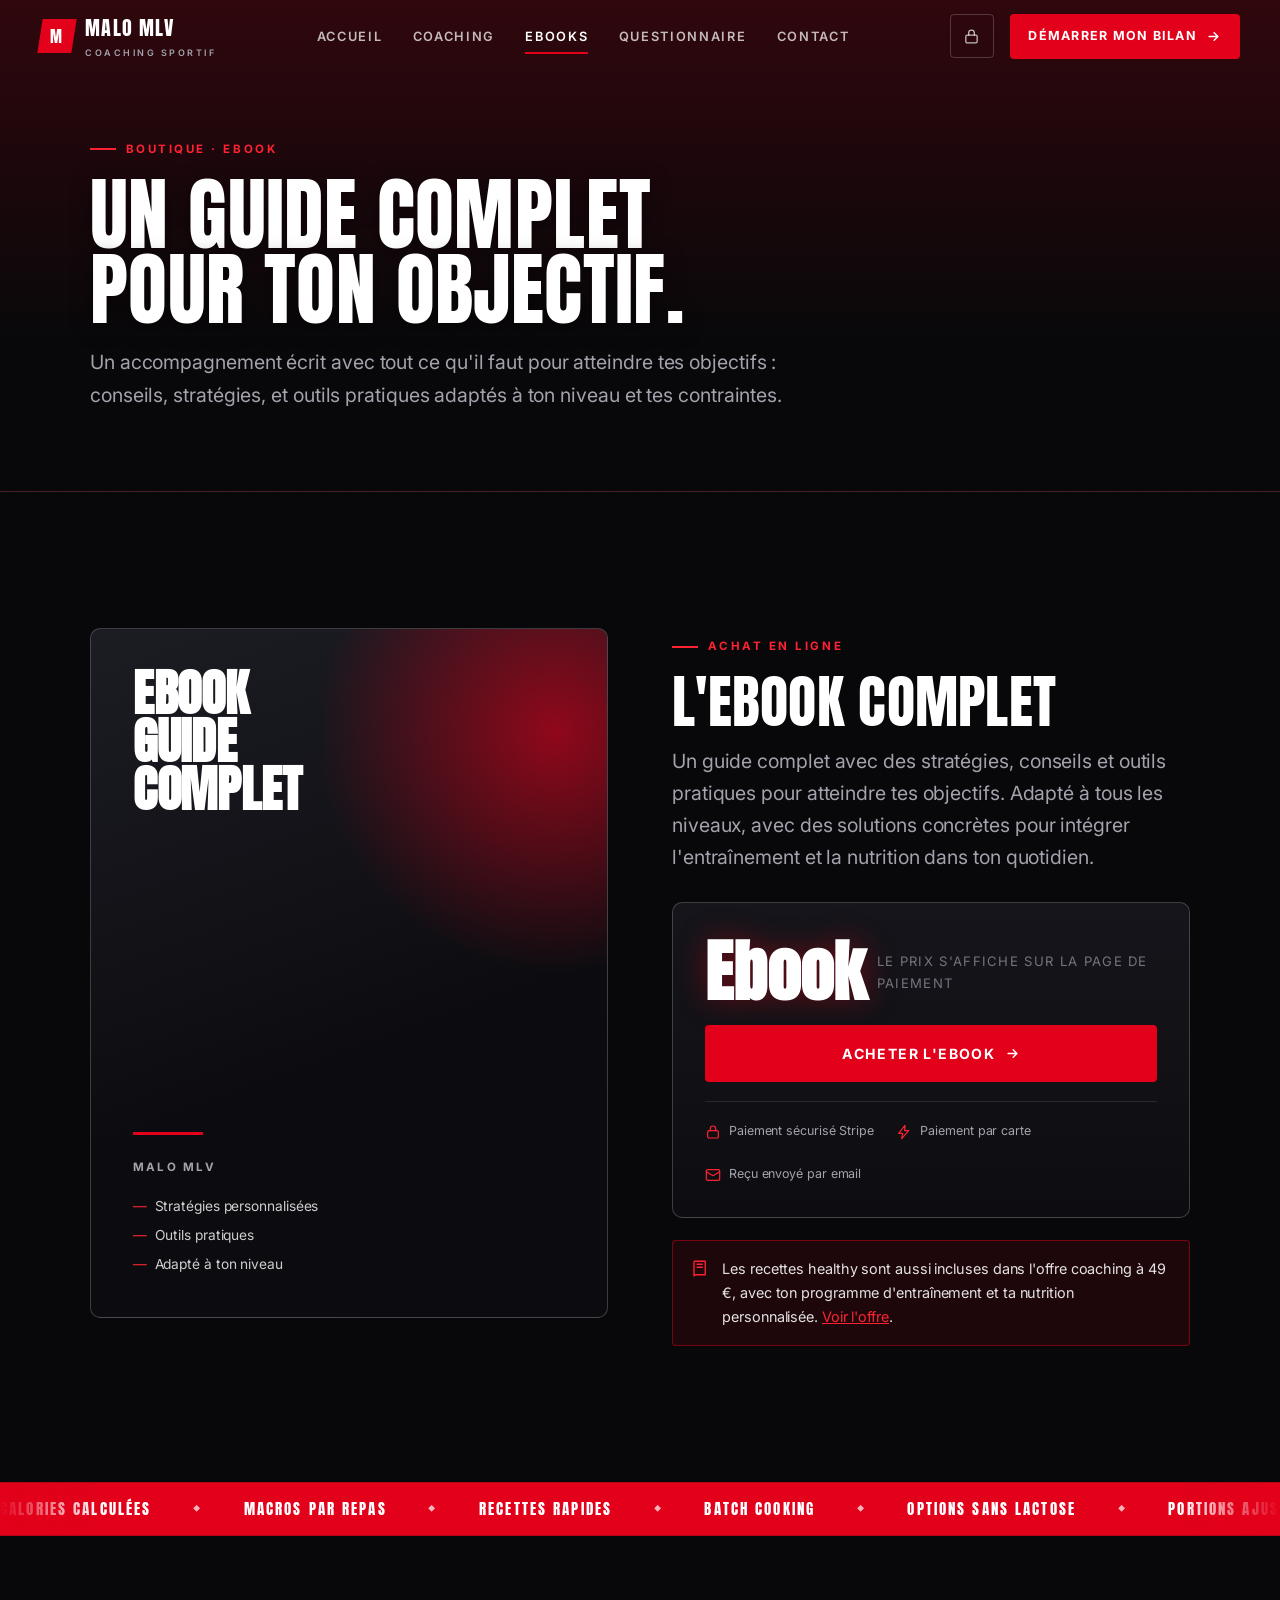
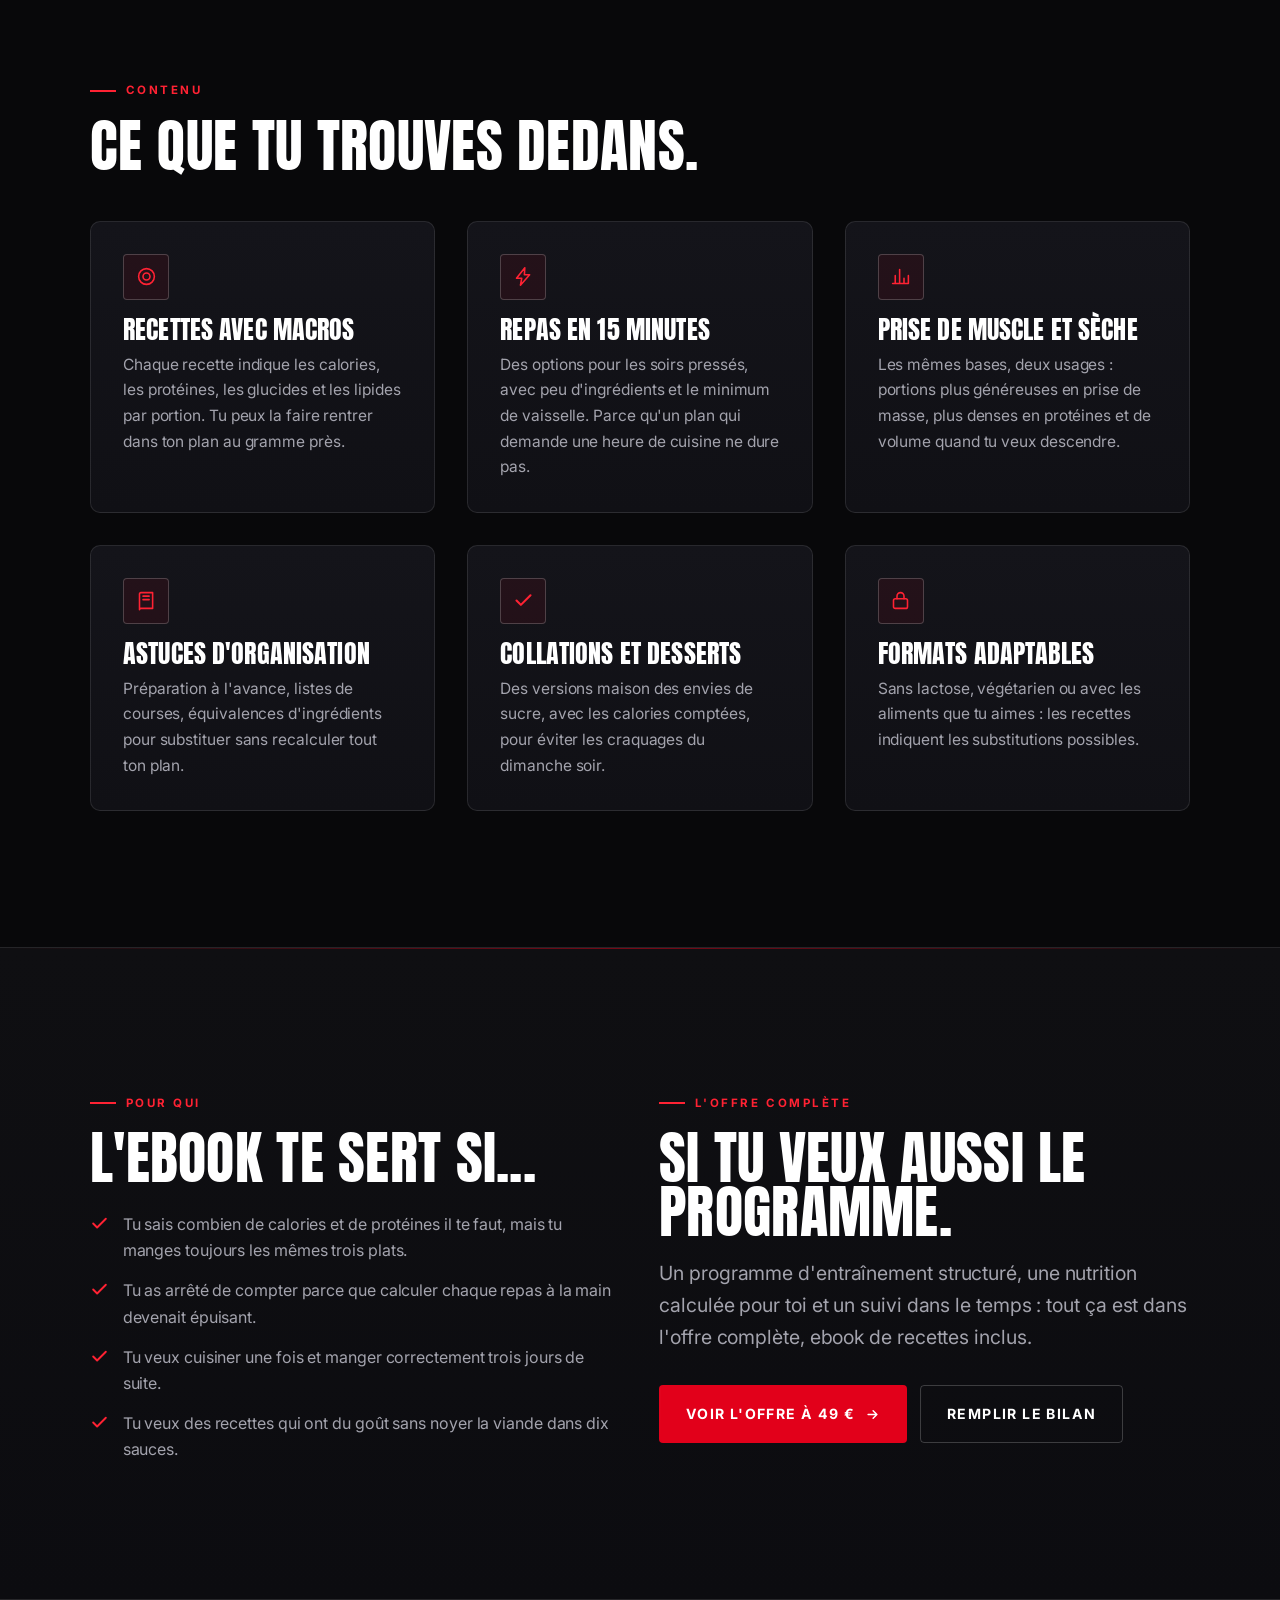
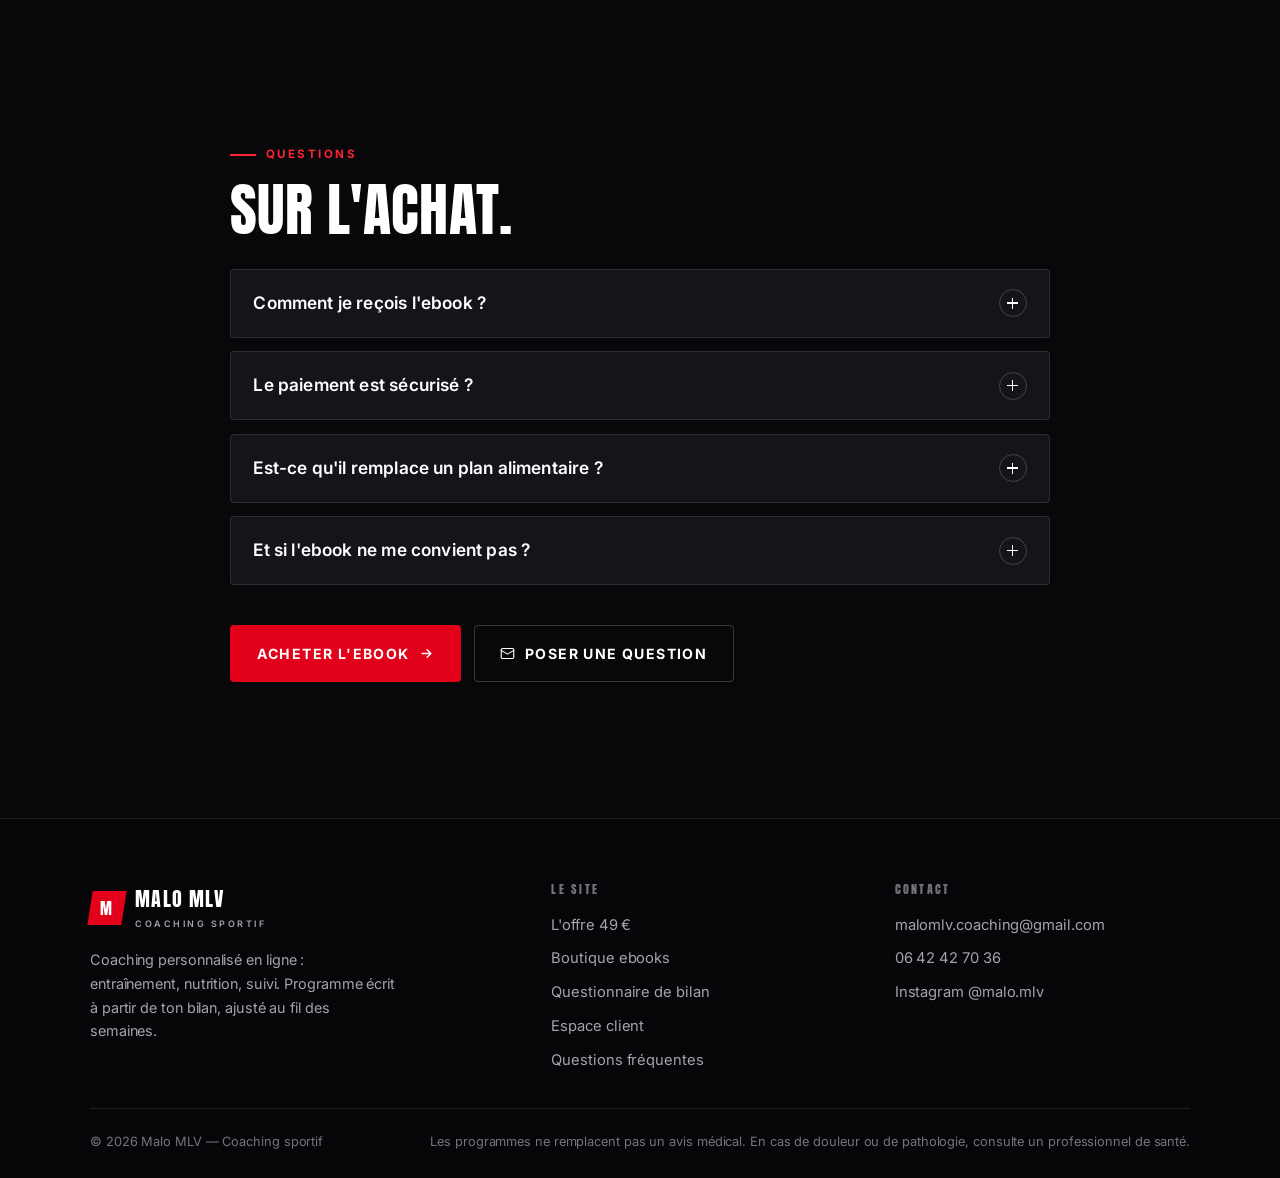
==== commit f6ebbf5a: "Add files via upload" ====
--- a/ebooks.html
+++ b/ebooks.html
@@ -39,6 +39,7 @@
       <a href="index.html#contact">Contact</a>
     </nav>
     <div class="header-actions">
+      <a class="icon-link" href="espace-client.html" aria-label="Espace client" title="Espace client"><svg><use href="#i-lock"/></svg></a>
       <a class="btn btn--sm" href="questionnaire.html">Démarrer mon bilan <svg><use href="#i-arrow"/></svg></a>
       <button class="burger" id="burger" aria-label="Ouvrir le menu" aria-expanded="false" aria-controls="mobileNav"><span></span></button>
     </div>
@@ -234,6 +235,7 @@
           <a href="index.html#offre">L'offre 49 €</a>
           <a href="ebooks.html">Boutique ebooks</a>
           <a href="questionnaire.html">Questionnaire de bilan</a>
+          <a href="espace-client.html">Espace client</a>
           <a href="index.html#faq">Questions fréquentes</a>
         </div>
       </div>
--- a/styles.css
+++ b/styles.css
@@ -2527,3 +2527,1106 @@
     font-size: clamp(1.5rem, 5vw, 2.2rem);
   }
 }
+
+/* ==========================================================================
+   ESPACE CLIENT — portail à code, panel, analyse de bilan, suivi
+   ========================================================================== */
+
+/* ---------- Icône d'accès dans le header ---------- */
+.icon-link {
+  display: grid;
+  place-items: center;
+  width: 44px;
+  height: 44px;
+  flex: 0 0 auto;
+  border: 1px solid var(--line-strong);
+  border-radius: var(--radius);
+  color: rgba(255, 255, 255, 0.72);
+  transition: color 0.3s var(--ease), border-color 0.3s var(--ease),
+    background 0.3s var(--ease), transform 0.3s var(--ease);
+}
+
+.icon-link:hover {
+  color: var(--white);
+  border-color: var(--red);
+  background: rgba(226, 0, 26, 0.14);
+  transform: translateY(-2px);
+}
+
+.icon-link:active {
+  transform: translateY(0) scale(0.96);
+}
+
+.icon-link[aria-current="page"] {
+  color: var(--white);
+  border-color: var(--red);
+}
+
+.icon-link svg {
+  width: 17px;
+  height: 17px;
+}
+
+/* ---------- Portail ---------- */
+.gate {
+  padding-top: calc(var(--header-h) + clamp(2rem, 6vw, 4rem));
+  padding-bottom: clamp(3rem, 8vw, 6rem);
+  position: relative;
+  overflow: hidden;
+  min-height: 78vh;
+  display: flex;
+  align-items: center;
+}
+
+.gate::before {
+  content: "";
+  position: absolute;
+  top: -20%;
+  right: -10%;
+  width: 55vw;
+  height: 55vw;
+  background: radial-gradient(circle, rgba(226, 0, 26, 0.3) 0%, transparent 65%);
+  filter: blur(30px);
+  pointer-events: none;
+  animation: pulse-glow 7s ease-in-out infinite;
+}
+
+.gate[hidden] {
+  display: none !important;
+}
+
+.gate__card {
+  max-width: 660px;
+  margin-inline: auto;
+  padding: clamp(1.6rem, 4vw, 3rem);
+  border: 1px solid var(--line-strong);
+  border-radius: var(--radius-lg);
+  background: linear-gradient(180deg, #15151b 0%, #0c0c10 100%);
+  box-shadow: var(--shadow);
+  position: relative;
+  overflow: hidden;
+}
+
+.gate__card::before {
+  content: "";
+  position: absolute;
+  top: 0;
+  left: 0;
+  right: 0;
+  height: 3px;
+  background: linear-gradient(90deg, var(--red) 0%, var(--red-bright) 50%, transparent 100%);
+  background-size: 200% 100%;
+  animation: gradient-shift 3s ease-in-out infinite;
+}
+
+.gate__icon {
+  width: 54px;
+  height: 54px;
+  display: grid;
+  place-items: center;
+  border: 1px solid rgba(226, 0, 26, 0.6);
+  border-radius: var(--radius);
+  background: rgba(226, 0, 26, 0.12);
+  color: var(--red-bright);
+  margin-bottom: 1.4rem;
+}
+
+.gate__icon svg {
+  width: 24px;
+  height: 24px;
+}
+
+.gate__form {
+  margin-top: 2rem;
+  padding-top: 1.6rem;
+  border-top: 1px solid var(--line);
+}
+
+.gate__row {
+  display: flex;
+  gap: 0.7rem;
+  align-items: stretch;
+  margin-top: 0.7rem;
+}
+
+.gate__row input {
+  flex: 1;
+  min-width: 0;
+  background: rgba(255, 255, 255, 0.04);
+  border: 1px solid var(--line-strong);
+  border-radius: var(--radius);
+  padding: 0.95rem 1.1rem;
+  font-size: 1rem;
+  letter-spacing: 0.24em;
+  transition: border-color 0.25s, background 0.25s, box-shadow 0.25s;
+}
+
+.gate__row input::placeholder {
+  color: var(--muted-dim);
+  letter-spacing: 0.16em;
+}
+
+.gate__row input:focus {
+  outline: none;
+  border-color: var(--red);
+  background: rgba(226, 0, 26, 0.06);
+  box-shadow: 0 0 0 3px rgba(226, 0, 26, 0.16);
+}
+
+.gate__error {
+  display: flex;
+  align-items: flex-start;
+  gap: 0.6rem;
+  margin-top: 0.9rem;
+  padding: 0.8rem 1rem;
+  border: 1px solid rgba(226, 0, 26, 0.5);
+  border-radius: var(--radius);
+  background: rgba(226, 0, 26, 0.1);
+  color: rgba(255, 255, 255, 0.9);
+  font-size: 0.9rem;
+}
+
+.gate__error[hidden] {
+  display: none;
+}
+
+.gate__error svg {
+  width: 17px;
+  height: 17px;
+  flex: 0 0 auto;
+  color: var(--red-bright);
+  margin-top: 2px;
+}
+
+.gate__list {
+  margin-top: 1.8rem;
+  padding-top: 1.6rem;
+  border-top: 1px solid var(--line);
+}
+
+.gate__list li {
+  font-size: 0.94rem;
+}
+
+.gate__row input[aria-invalid="true"] {
+  border-color: var(--red);
+  background: rgba(226, 0, 26, 0.08);
+}
+
+.gate.is-denied {
+  animation: gate-shake 0.5s var(--ease);
+}
+
+@keyframes gate-shake {
+  0%, 100% { transform: translateX(0); }
+  20% { transform: translateX(-9px); }
+  40% { transform: translateX(8px); }
+  60% { transform: translateX(-5px); }
+  80% { transform: translateX(3px); }
+}
+
+/* ---------- Panel client ---------- */
+.client {
+  padding-top: calc(var(--header-h) + clamp(2rem, 5vw, 3.5rem));
+  padding-bottom: clamp(3rem, 8vw, 6rem);
+}
+
+.client[hidden] {
+  display: none !important;
+}
+
+.client__head {
+  display: grid;
+  grid-template-columns: 1.4fr auto;
+  gap: 1.6rem;
+  align-items: start;
+  padding-bottom: clamp(1.6rem, 3vw, 2.4rem);
+  border-bottom: 1px solid var(--line);
+}
+
+.client__actions {
+  display: flex;
+  flex-direction: column;
+  align-items: flex-end;
+  gap: 0.8rem;
+}
+
+.client__pill {
+  display: inline-flex;
+  align-items: center;
+  gap: 0.5rem;
+  padding: 0.5rem 0.9rem;
+  border: 1px solid rgba(226, 0, 26, 0.5);
+  border-radius: 100px;
+  background: rgba(226, 0, 26, 0.1);
+  color: var(--white);
+  font-size: 0.72rem;
+  font-weight: 700;
+  letter-spacing: 0.14em;
+  text-transform: uppercase;
+}
+
+.client__pill svg {
+  width: 15px;
+  height: 15px;
+  color: var(--red-bright);
+}
+
+.client__nav {
+  display: flex;
+  flex-wrap: wrap;
+  gap: 0.6rem;
+  margin: clamp(1.6rem, 3vw, 2.4rem) 0 clamp(1.6rem, 3vw, 2.4rem);
+}
+
+.client__nav a {
+  display: inline-flex;
+  align-items: center;
+  gap: 0.6rem;
+  padding: 0.7rem 1.1rem;
+  border: 1px solid var(--line);
+  border-radius: 100px;
+  background: rgba(255, 255, 255, 0.02);
+  font-size: 0.8rem;
+  font-weight: 600;
+  letter-spacing: 0.05em;
+  color: var(--muted);
+  transition: color 0.25s, border-color 0.25s, background 0.25s, transform 0.25s var(--ease);
+}
+
+.client__nav a:hover {
+  color: var(--white);
+  border-color: rgba(226, 0, 26, 0.6);
+  background: rgba(226, 0, 26, 0.1);
+  transform: translateY(-2px);
+}
+
+.client__nav b {
+  font-family: var(--font-display);
+  color: var(--red-bright);
+  font-size: 0.8rem;
+  letter-spacing: 0.08em;
+}
+
+.client-block {
+  border: 1px solid var(--line);
+  border-radius: var(--radius-lg);
+  background: linear-gradient(180deg, rgba(255, 255, 255, 0.025), rgba(255, 255, 255, 0.008));
+  padding: clamp(1.4rem, 3.4vw, 2.4rem);
+  margin-bottom: 1.6rem;
+  scroll-margin-top: calc(var(--header-h) + 20px);
+}
+
+.client-block__head {
+  display: flex;
+  gap: 1rem;
+  align-items: flex-start;
+  padding-bottom: 1.3rem;
+  margin-bottom: 1.6rem;
+  border-bottom: 1px solid var(--line);
+}
+
+.client-block__num {
+  font-family: var(--font-display);
+  font-size: 1rem;
+  letter-spacing: 0.12em;
+  color: var(--red-bright);
+  padding-top: 0.2rem;
+}
+
+.client-block__head h2 {
+  margin-bottom: 0.6rem;
+}
+
+.client-block__head p {
+  color: var(--muted);
+  font-size: 0.96rem;
+  max-width: 78ch;
+}
+
+/* Animation d'apparition du panel */
+.client.is-live .client__head,
+.client.is-live .client__nav,
+.client.is-live .client-block {
+  animation: client-rise 0.6s var(--ease) both;
+}
+
+.client.is-live .client__nav { animation-delay: 0.05s; }
+.client.is-live .client-block:nth-of-type(1) { animation-delay: 0.1s; }
+.client.is-live .client-block:nth-of-type(2) { animation-delay: 0.18s; }
+.client.is-live .client-block:nth-of-type(3) { animation-delay: 0.26s; }
+
+@keyframes client-rise {
+  from { opacity: 0; transform: translateY(22px); }
+  to { opacity: 1; transform: none; }
+}
+
+/* ---------- Analyse ---------- */
+.analyse {
+  display: grid;
+  grid-template-columns: 0.85fr 1.15fr;
+  gap: clamp(1.4rem, 3vw, 2.4rem);
+  align-items: start;
+}
+
+.analyse__input {
+  display: flex;
+  flex-direction: column;
+  gap: 0.7rem;
+  position: sticky;
+  top: calc(var(--header-h) + 24px);
+}
+
+.analyse__input textarea {
+  width: 100%;
+  min-height: 260px;
+  resize: vertical;
+  background: rgba(255, 255, 255, 0.035);
+  border: 1px solid var(--line-strong);
+  border-radius: var(--radius);
+  padding: 1rem;
+  font-family: ui-monospace, SFMono-Regular, Menlo, Consolas, monospace;
+  font-size: 0.85rem;
+  line-height: 1.55;
+  transition: border-color 0.25s, background 0.25s, box-shadow 0.25s;
+}
+
+.analyse__input textarea::placeholder {
+  color: var(--muted-dim);
+  font-family: var(--font-body);
+  font-size: 0.9rem;
+}
+
+.analyse__input textarea:focus {
+  outline: none;
+  border-color: var(--red);
+  background: rgba(226, 0, 26, 0.06);
+  box-shadow: 0 0 0 3px rgba(226, 0, 26, 0.16);
+}
+
+.analyse__btns {
+  display: flex;
+  flex-wrap: wrap;
+  gap: 0.6rem;
+  margin-top: 0.3rem;
+}
+
+.analyse__out[hidden] {
+  display: none !important;
+}
+
+.analyse__placeholder {
+  border: 1px dashed var(--line-strong);
+  border-radius: var(--radius-lg);
+  padding: clamp(1.6rem, 4vw, 2.6rem);
+  text-align: center;
+  color: var(--muted);
+  display: grid;
+  gap: 0.7rem;
+  place-items: center;
+}
+
+.analyse__placeholder svg {
+  width: 30px;
+  height: 30px;
+  color: var(--red-bright);
+}
+
+.analyse__placeholder strong {
+  font-family: var(--font-display);
+  font-size: 1.3rem;
+  text-transform: uppercase;
+  color: var(--white);
+  letter-spacing: 0.03em;
+}
+
+/* ---------- Rapport ---------- */
+.report {
+  border: 1px solid rgba(226, 0, 26, 0.35);
+  border-radius: var(--radius-lg);
+  background: linear-gradient(180deg, rgba(226, 0, 26, 0.06), rgba(255, 255, 255, 0.01));
+  padding: clamp(1.2rem, 3vw, 2rem);
+  animation: client-rise 0.5s var(--ease) both;
+}
+
+.report__head {
+  display: flex;
+  flex-wrap: wrap;
+  gap: 1rem;
+  align-items: flex-start;
+  justify-content: space-between;
+  padding-bottom: 1.2rem;
+  border-bottom: 1px solid var(--line);
+}
+
+.report__head h3 {
+  margin-bottom: 0.5rem;
+}
+
+.report__meta {
+  font-size: 0.86rem;
+  color: var(--muted);
+}
+
+.report__note {
+  margin-top: 1rem;
+  font-size: 0.86rem;
+  color: var(--muted-dim);
+}
+
+.report__badges {
+  display: flex;
+  flex-wrap: wrap;
+  gap: 0.45rem;
+  margin-top: 0.85rem;
+}
+
+.badge {
+  display: inline-flex;
+  align-items: center;
+  gap: 0.45rem;
+  padding: 0.4rem 0.75rem;
+  border: 1px solid var(--line-strong);
+  border-radius: 100px;
+  font-size: 0.72rem;
+  font-weight: 700;
+  letter-spacing: 0.1em;
+  text-transform: uppercase;
+  color: rgba(255, 255, 255, 0.82);
+  background: rgba(255, 255, 255, 0.03);
+}
+
+.badge--red {
+  border-color: rgba(226, 0, 26, 0.55);
+  background: rgba(226, 0, 26, 0.12);
+  color: var(--white);
+}
+
+.report__meters {
+  display: grid;
+  grid-template-columns: repeat(4, 1fr);
+  gap: 0.9rem;
+  margin-top: 1.5rem;
+}
+
+.meter {
+  border: 1px solid var(--line);
+  border-radius: var(--radius);
+  background: rgba(255, 255, 255, 0.02);
+  padding: 1rem;
+  transition: border-color 0.3s var(--ease), transform 0.3s var(--ease);
+}
+
+.meter:hover {
+  border-color: rgba(226, 0, 26, 0.5);
+  transform: translateY(-3px);
+}
+
+.meter__head {
+  display: flex;
+  align-items: baseline;
+  justify-content: space-between;
+  gap: 0.6rem;
+}
+
+.meter__head span {
+  font-size: 0.72rem;
+  font-weight: 700;
+  letter-spacing: 0.12em;
+  text-transform: uppercase;
+  color: var(--muted);
+}
+
+.meter__head b {
+  font-family: var(--font-display);
+  font-size: 1.5rem;
+  line-height: 1;
+  color: var(--white);
+}
+
+.meter__bar {
+  height: 5px;
+  border-radius: 100px;
+  background: rgba(255, 255, 255, 0.1);
+  overflow: hidden;
+  margin: 0.7rem 0 0.55rem;
+}
+
+.meter__bar.is-empty {
+  background: repeating-linear-gradient(
+    90deg,
+    rgba(255, 255, 255, 0.14) 0 6px,
+    transparent 6px 12px
+  );
+}
+
+.meter__bar i {
+  display: block;
+  height: 100%;
+  width: var(--w, 0%);
+  border-radius: 100px;
+  background: linear-gradient(90deg, var(--red-deep), var(--red-bright));
+  animation: meter-fill 1.1s var(--ease) both;
+}
+
+@keyframes meter-fill {
+  from { width: 0; }
+}
+
+.meter__basis {
+  font-size: 0.68rem;
+  letter-spacing: 0.08em;
+  text-transform: uppercase;
+  color: var(--muted-dim);
+}
+
+.report__block {
+  margin-top: 1.8rem;
+  padding-top: 1.5rem;
+  border-top: 1px solid var(--line);
+}
+
+.report__block h4 {
+  font-size: 1.05rem;
+  letter-spacing: 0.04em;
+  margin-bottom: 1rem;
+  color: var(--white);
+}
+
+.report__block > p {
+  color: var(--muted);
+  font-size: 0.94rem;
+  max-width: 80ch;
+}
+
+.sessions {
+  display: grid;
+  gap: 0.7rem;
+}
+
+.session {
+  display: flex;
+  align-items: flex-start;
+  gap: 0.9rem;
+  padding: 0.9rem 1.1rem;
+  border: 1px solid var(--line);
+  border-left: 2px solid var(--red);
+  border-radius: var(--radius);
+  background: rgba(255, 255, 255, 0.02);
+  transition: background 0.3s, transform 0.3s var(--ease);
+}
+
+.session:hover {
+  background: rgba(226, 0, 26, 0.09);
+  transform: translateX(4px);
+}
+
+.session__day {
+  font-family: var(--font-display);
+  font-size: 0.78rem;
+  letter-spacing: 0.1em;
+  color: var(--red-bright);
+  min-width: 5.6rem;
+  text-transform: uppercase;
+  padding-top: 2px;
+}
+
+.session b {
+  font-weight: 600;
+  font-size: 0.98rem;
+}
+
+.session span {
+  display: block;
+  color: var(--muted);
+  font-size: 0.87rem;
+  margin-top: 0.2rem;
+}
+
+.report__facts {
+  display: grid;
+  gap: 0.6rem;
+  margin-top: 1.2rem;
+}
+
+.report__facts div {
+  display: flex;
+  gap: 0.7rem;
+  align-items: flex-start;
+  font-size: 0.92rem;
+  color: var(--muted);
+}
+
+.report__facts b {
+  color: var(--white);
+  font-weight: 600;
+}
+
+.report__facts svg {
+  width: 17px;
+  height: 17px;
+  flex: 0 0 auto;
+  color: var(--red-bright);
+  margin-top: 3px;
+}
+
+.macros {
+  display: grid;
+  grid-template-columns: repeat(4, 1fr);
+  gap: 0.8rem;
+}
+
+.macro {
+  border: 1px solid var(--line-strong);
+  border-radius: var(--radius);
+  background: rgba(255, 255, 255, 0.025);
+  padding: 1rem;
+  transition: border-color 0.3s var(--ease), transform 0.3s var(--ease);
+}
+
+.macro:hover {
+  border-color: rgba(226, 0, 26, 0.5);
+  transform: translateY(-3px);
+}
+
+.macro span {
+  display: block;
+  font-size: 0.68rem;
+  letter-spacing: 0.14em;
+  text-transform: uppercase;
+  color: var(--muted-dim);
+  font-weight: 700;
+}
+
+.macro b {
+  display: block;
+  font-family: var(--font-display);
+  font-size: clamp(1.4rem, 3vw, 1.9rem);
+  line-height: 1.1;
+  color: var(--white);
+  margin-top: 0.35rem;
+}
+
+.macro small {
+  font-size: 0.72rem;
+  color: var(--muted);
+}
+
+.prio {
+  counter-reset: prio;
+  display: grid;
+  gap: 0.8rem;
+}
+
+.prio li {
+  display: flex;
+  gap: 1rem;
+  align-items: flex-start;
+  padding: 0.95rem 1.1rem;
+  border: 1px solid var(--line);
+  border-radius: var(--radius);
+  background: rgba(255, 255, 255, 0.02);
+  transition: background 0.3s, border-color 0.3s, transform 0.3s var(--ease);
+}
+
+.prio li:hover {
+  background: rgba(226, 0, 26, 0.09);
+  border-color: rgba(226, 0, 26, 0.5);
+  transform: translateX(5px);
+}
+
+.prio li::before {
+  counter-increment: prio;
+  content: "0" counter(prio);
+  font-family: var(--font-display);
+  color: var(--red-bright);
+  font-size: 0.95rem;
+  letter-spacing: 0.08em;
+  min-width: 1.8rem;
+}
+
+.prio strong {
+  display: block;
+  color: var(--white);
+  font-weight: 600;
+  font-size: 0.98rem;
+  margin-bottom: 0.2rem;
+}
+
+.prio span {
+  color: var(--muted);
+  font-size: 0.92rem;
+}
+
+.report__block--alert h4 {
+  color: var(--red-bright);
+}
+
+.vigil {
+  display: grid;
+  gap: 0.6rem;
+}
+
+.vigil li {
+  display: flex;
+  gap: 0.7rem;
+  align-items: flex-start;
+  font-size: 0.93rem;
+  color: rgba(255, 255, 255, 0.86);
+  padding: 0.75rem 1rem;
+  border: 1px solid rgba(226, 0, 26, 0.35);
+  border-radius: var(--radius);
+  background: rgba(226, 0, 26, 0.07);
+}
+
+.vigil svg {
+  width: 17px;
+  height: 17px;
+  flex: 0 0 auto;
+  color: var(--red-bright);
+  margin-top: 3px;
+}
+
+.report__foot {
+  margin-top: 1.8rem;
+  padding-top: 1.1rem;
+  border-top: 1px solid var(--line);
+  font-size: 0.83rem;
+  color: var(--muted-dim);
+  display: flex;
+  flex-wrap: wrap;
+  gap: 0.7rem 1.4rem;
+  justify-content: space-between;
+  align-items: center;
+}
+
+.report__error {
+  display: flex;
+  gap: 0.8rem;
+  align-items: flex-start;
+  padding: 1.1rem 1.2rem;
+  border: 1px solid rgba(226, 0, 26, 0.45);
+  border-radius: var(--radius);
+  background: rgba(226, 0, 26, 0.08);
+  color: rgba(255, 255, 255, 0.88);
+  font-size: 0.94rem;
+}
+
+.report__error svg {
+  width: 19px;
+  height: 19px;
+  flex: 0 0 auto;
+  color: var(--red-bright);
+  margin-top: 2px;
+}
+
+/* ---------- Tableau de bord ---------- */
+.tracker-form {
+  border: 1px solid var(--line);
+  border-radius: var(--radius-lg);
+  background: rgba(255, 255, 255, 0.02);
+  padding: clamp(1.1rem, 2.6vw, 1.6rem);
+}
+
+.tracker-form__actions {
+  display: flex;
+  flex-wrap: wrap;
+  align-items: center;
+  gap: 1rem;
+  margin-top: 1.1rem;
+}
+
+.tracker-stats {
+  display: grid;
+  grid-template-columns: repeat(auto-fit, minmax(170px, 1fr));
+  gap: 0.8rem;
+  margin-top: 1.4rem;
+}
+
+.stat-tile {
+  border: 1px solid var(--line);
+  border-radius: var(--radius);
+  background: linear-gradient(180deg, rgba(255, 255, 255, 0.03), transparent);
+  padding: 1rem;
+}
+
+.stat-tile span {
+  display: block;
+  font-size: 0.68rem;
+  letter-spacing: 0.14em;
+  text-transform: uppercase;
+  color: var(--muted-dim);
+  font-weight: 700;
+}
+
+.stat-tile b {
+  display: block;
+  font-family: var(--font-display);
+  font-size: 1.7rem;
+  line-height: 1.1;
+  color: var(--white);
+  margin-top: 0.3rem;
+}
+
+.stat-tile small {
+  font-size: 0.75rem;
+  color: var(--muted);
+}
+
+.stat-tile small.is-down {
+  color: #6ee7a8;
+}
+
+.stat-tile small.is-up {
+  color: var(--red-bright);
+}
+
+.tracker-chart {
+  margin-top: 1.4rem;
+  border: 1px solid var(--line);
+  border-radius: var(--radius-lg);
+  background: rgba(255, 255, 255, 0.02);
+  padding: 1.2rem;
+  min-height: 190px;
+  display: grid;
+  place-items: center;
+}
+
+.tracker-chart svg {
+  width: 100%;
+  height: auto;
+  max-height: 220px;
+}
+
+.tracker-chart__empty {
+  color: var(--muted-dim);
+  font-size: 0.9rem;
+  text-align: center;
+}
+
+.tracker-list {
+  display: grid;
+  gap: 0.5rem;
+  margin-top: 1.4rem;
+}
+
+.tracker-item {
+  display: grid;
+  grid-template-columns: 1.1fr repeat(3, 1fr) auto;
+  gap: 0.8rem;
+  align-items: center;
+  padding: 0.8rem 1rem;
+  border: 1px solid var(--line);
+  border-radius: var(--radius);
+  background: rgba(255, 255, 255, 0.02);
+  font-size: 0.9rem;
+  transition: border-color 0.25s, background 0.25s;
+}
+
+.tracker-item:hover {
+  border-color: rgba(226, 0, 26, 0.45);
+  background: rgba(226, 0, 26, 0.06);
+}
+
+.tracker-item b {
+  font-weight: 600;
+  color: var(--white);
+}
+
+.tracker-item span {
+  color: var(--muted);
+}
+
+.tracker-item span em {
+  font-style: normal;
+  color: var(--muted-dim);
+  font-size: 0.72rem;
+  letter-spacing: 0.1em;
+  text-transform: uppercase;
+  display: block;
+}
+
+.tracker-item button {
+  background: transparent;
+  border: 1px solid var(--line-strong);
+  border-radius: var(--radius);
+  width: 38px;
+  height: 38px;
+  display: grid;
+  place-items: center;
+  color: var(--muted);
+  cursor: pointer;
+  transition: color 0.25s, border-color 0.25s, background 0.25s;
+}
+
+.tracker-item button:hover {
+  color: var(--white);
+  border-color: var(--red);
+  background: rgba(226, 0, 26, 0.15);
+}
+
+.tracker-item button svg {
+  width: 16px;
+  height: 16px;
+}
+
+.tracker-empty {
+  border: 1px dashed var(--line-strong);
+  border-radius: var(--radius);
+  padding: 1.3rem;
+  text-align: center;
+  color: var(--muted-dim);
+  font-size: 0.9rem;
+}
+
+/* ---------- Ressources ---------- */
+.res-grid {
+  display: grid;
+  grid-template-columns: repeat(3, 1fr);
+  gap: clamp(1rem, 2.4vw, 1.6rem);
+}
+
+.res-card {
+  display: flex;
+  flex-direction: column;
+  gap: 0.6rem;
+  padding: clamp(1.2rem, 2.6vw, 1.7rem);
+  border: 1px solid var(--line);
+  border-radius: var(--radius-lg);
+  background: linear-gradient(180deg, #14141a 0%, #0d0d11 100%);
+  transition: transform 0.35s var(--ease), border-color 0.35s, box-shadow 0.35s;
+}
+
+.res-card:hover {
+  transform: translateY(-5px);
+  border-color: rgba(226, 0, 26, 0.55);
+  box-shadow: var(--shadow-intense);
+}
+
+.res-card .icon-box {
+  margin-bottom: 0.5rem;
+}
+
+.res-card p {
+  color: var(--muted);
+  font-size: 0.93rem;
+  flex: 1;
+}
+
+.res-card__link {
+  display: inline-flex;
+  align-items: center;
+  gap: 0.5rem;
+  font-size: 0.78rem;
+  font-weight: 700;
+  letter-spacing: 0.12em;
+  text-transform: uppercase;
+  color: var(--red-bright);
+  margin-top: 0.4rem;
+}
+
+.res-card__link svg {
+  width: 14px;
+  height: 14px;
+  transition: transform 0.3s var(--ease);
+}
+
+.res-card:hover .res-card__link svg {
+  transform: translateX(4px);
+}
+
+.res-card__meta {
+  font-size: 0.72rem;
+  letter-spacing: 0.12em;
+  text-transform: uppercase;
+  color: var(--muted-dim);
+  font-weight: 700;
+  margin-top: 0.4rem;
+}
+
+@media (max-width: 1040px) {
+  .analyse,
+  .client__head {
+    grid-template-columns: 1fr;
+  }
+
+  .analyse__input {
+    position: static;
+  }
+
+  .client__actions {
+    flex-direction: row;
+    align-items: center;
+    flex-wrap: wrap;
+  }
+
+  .report__meters,
+  .macros,
+  .res-grid {
+    grid-template-columns: repeat(2, 1fr);
+  }
+}
+
+@media (max-width: 820px) {
+  .gate__row {
+    flex-direction: column;
+  }
+
+  .gate__row .btn {
+    width: 100%;
+  }
+
+  .tracker-item {
+    grid-template-columns: repeat(2, 1fr);
+  }
+
+  .tracker-item button {
+    justify-self: end;
+  }
+}
+
+@media (max-width: 560px) {
+  .report__meters,
+  .macros,
+  .res-grid,
+  .tracker-stats {
+    grid-template-columns: 1fr;
+  }
+
+  .session {
+    flex-direction: column;
+    gap: 0.3rem;
+  }
+
+  .session__day {
+    min-width: 0;
+  }
+}
+
+/* ---------- Champs spécifiques au panel ---------- */
+.gate__form > .field__label,
+.analyse__input > .field__label {
+  font-size: 0.76rem;
+  letter-spacing: 0.14em;
+  text-transform: uppercase;
+  font-weight: 700;
+  color: rgba(255, 255, 255, 0.75);
+}
+
+.field input[type="date"] {
+  width: 100%;
+  background: rgba(255, 255, 255, 0.035);
+  border: 1px solid var(--line-strong);
+  border-radius: var(--radius);
+  padding: 0.95rem 1rem;
+  font-size: 0.97rem;
+  color-scheme: dark;
+  transition: border-color 0.25s, background 0.25s, box-shadow 0.25s;
+}
+
+.field input[type="date"]:focus {
+  outline: none;
+  border-color: var(--red);
+  background: rgba(226, 0, 26, 0.06);
+  box-shadow: 0 0 0 3px rgba(226, 0, 26, 0.16);
+}
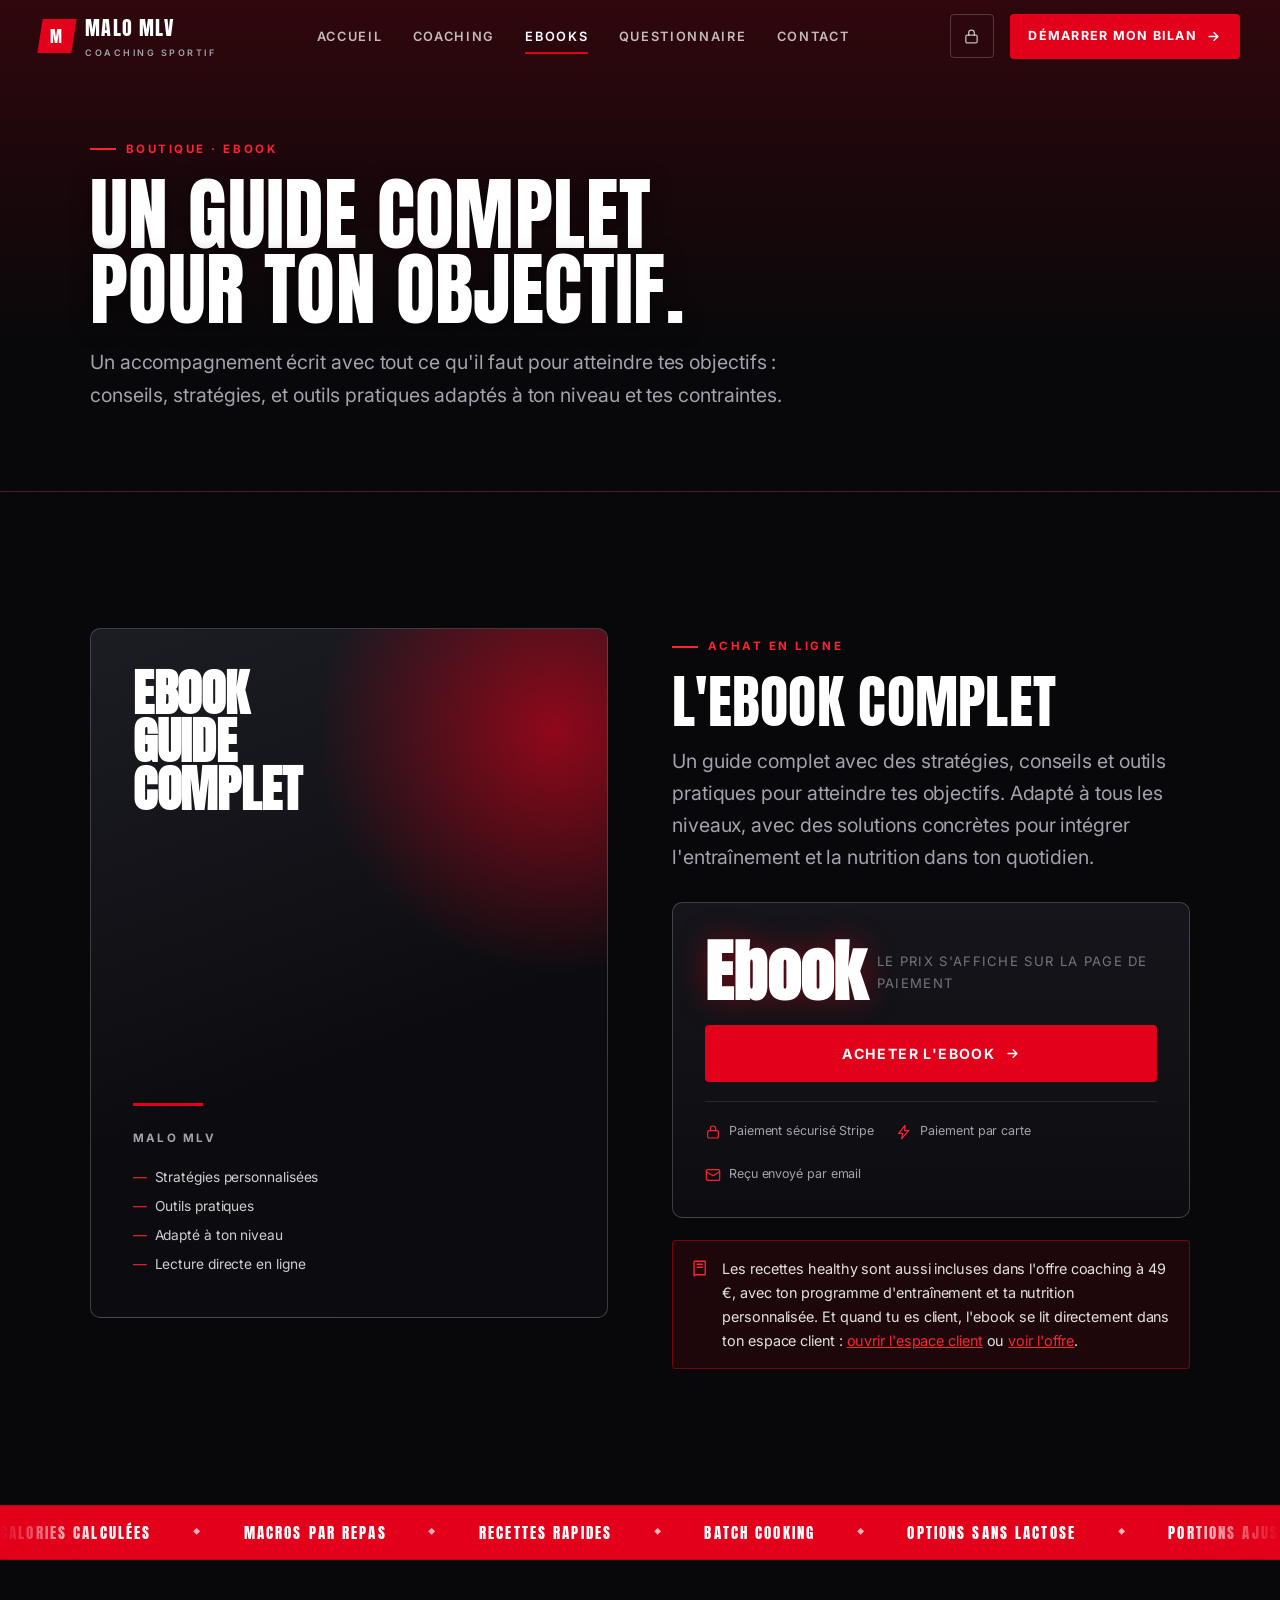
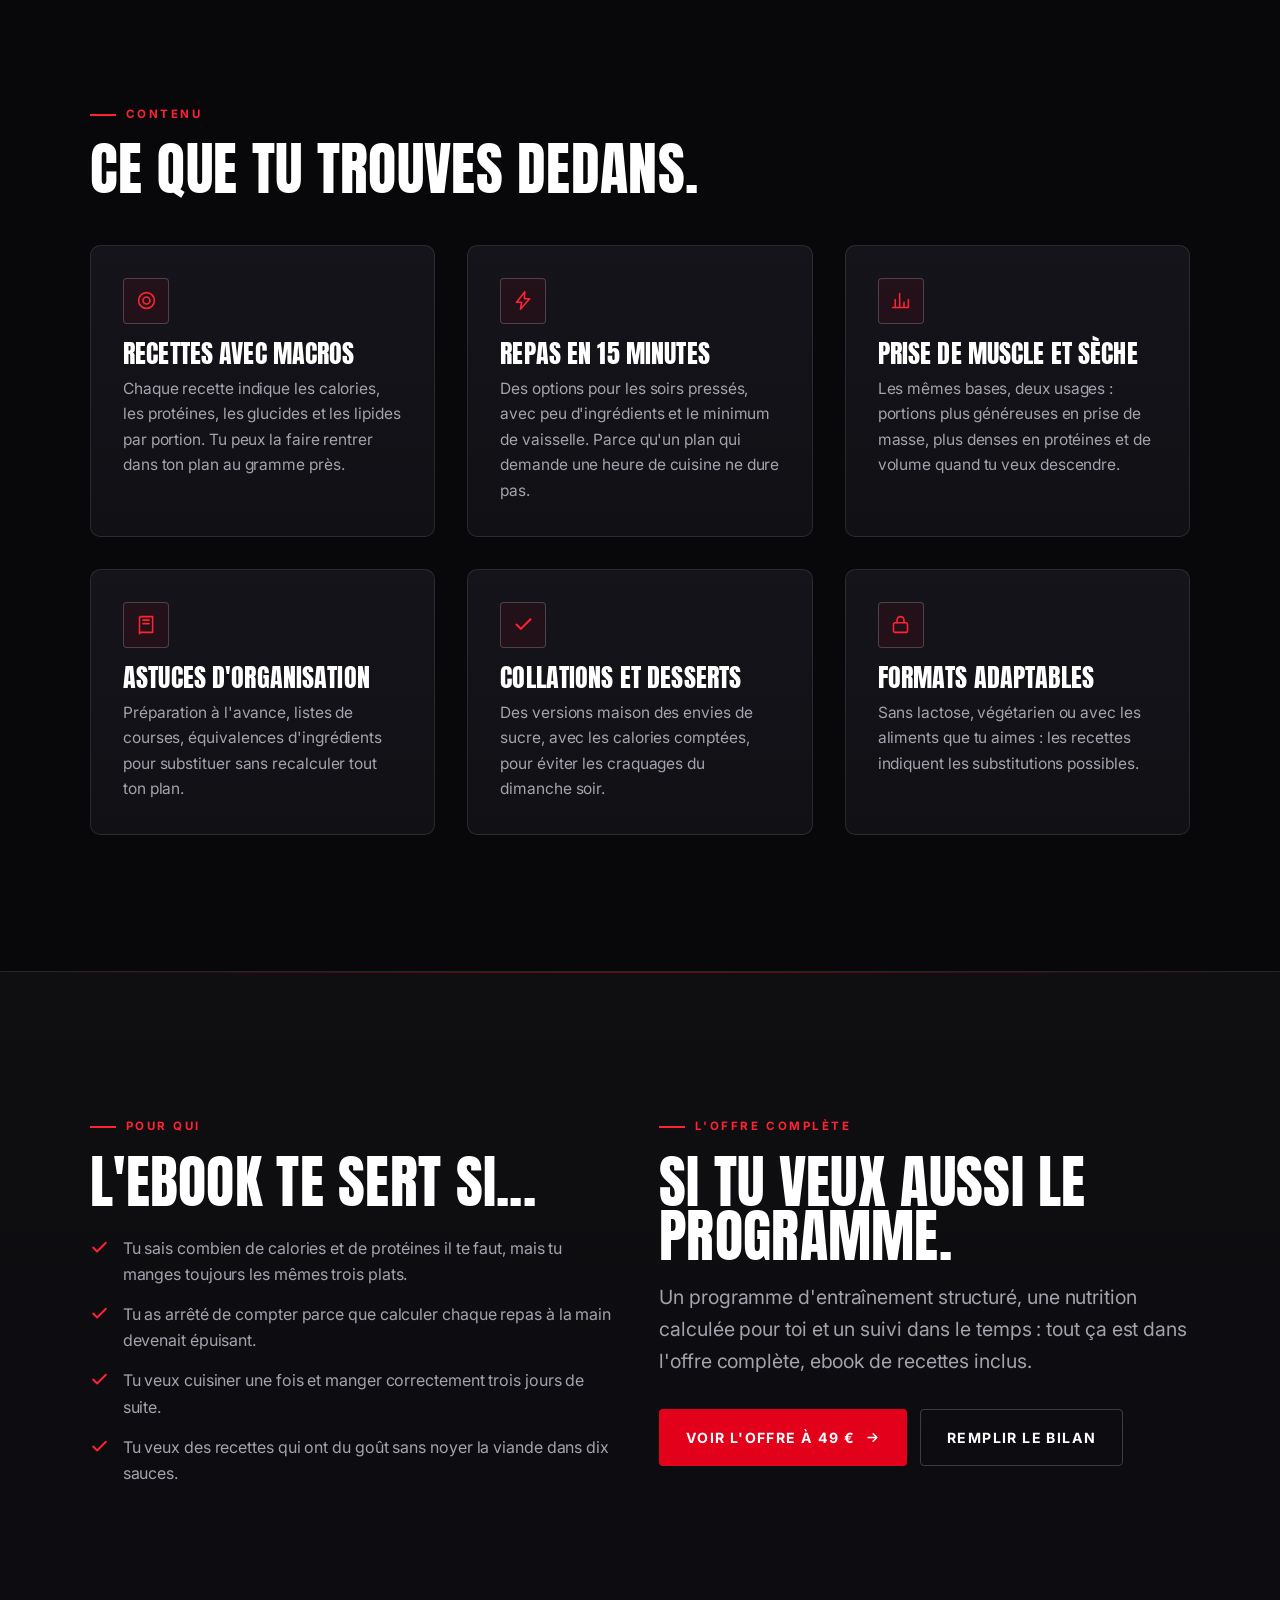
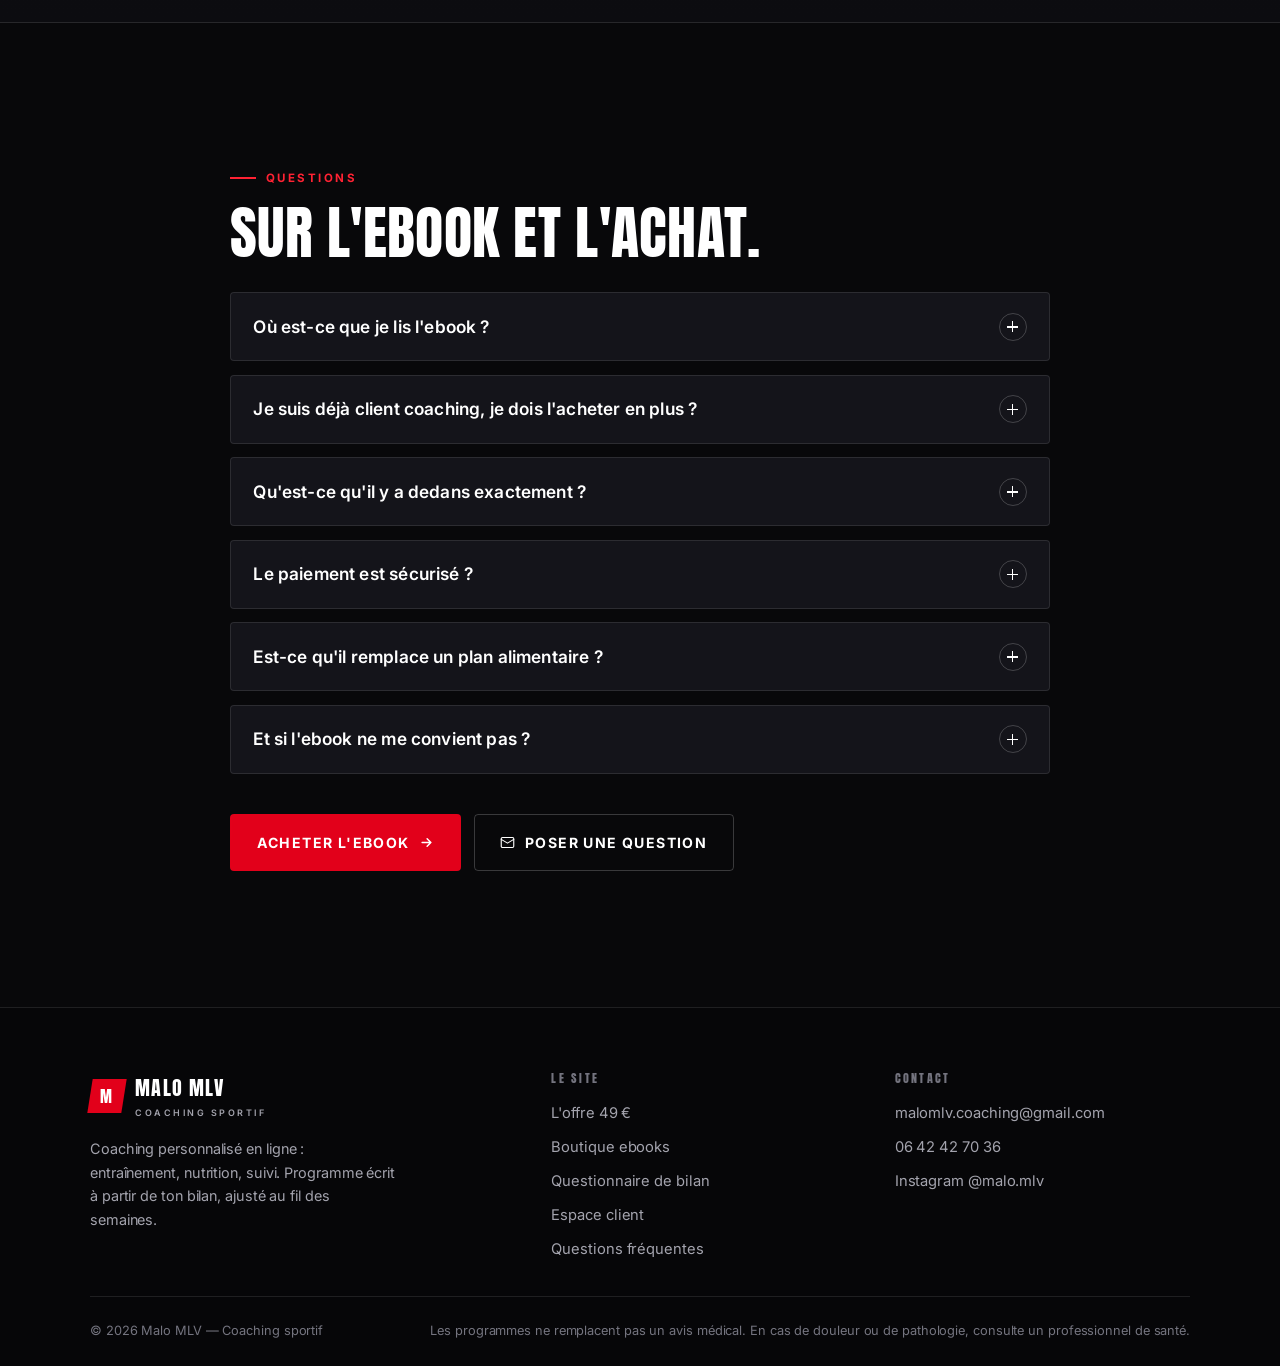
==== commit 63365524: "Add files via upload" ====
--- a/ebooks.html
+++ b/ebooks.html
@@ -78,6 +78,7 @@
                 <li>Stratégies personnalisées</li>
                 <li>Outils pratiques</li>
                 <li>Adapté à ton niveau</li>
+                <li>Lecture directe en ligne</li>
               </ul>
             </div>
           </div>
@@ -103,7 +104,7 @@
 
           <div class="alert" style="margin-top:1.4rem">
             <svg><use href="#i-book"/></svg>
-            <span>Les recettes healthy sont aussi incluses dans l'offre coaching à 49 €, avec ton programme d'entraînement et ta nutrition personnalisée. <a href="index.html#offre" style="color:var(--red-bright);text-decoration:underline">Voir l'offre</a>.</span>
+            <span>Les recettes healthy sont aussi incluses dans l'offre coaching à 49 €, avec ton programme d'entraînement et ta nutrition personnalisée. Et quand tu es client, l'ebook se lit directement dans ton espace client : <a href="espace-client.html" style="color:var(--red-bright);text-decoration:underline">ouvrir l'espace client</a> ou <a href="index.html#offre" style="color:var(--red-bright);text-decoration:underline">voir l'offre</a>.</span>
           </div>
         </div>
 
@@ -189,12 +190,20 @@
     <div class="shell" style="max-width:900px">
       <div class="reveal" style="max-width:55ch">
         <span class="eyebrow">Questions</span>
-        <h2 class="h-section">Sur l'achat.</h2>
+        <h2 class="h-section">Sur l'ebook et l'achat.</h2>
       </div>
       <div class="faq reveal" data-delay="1" style="margin-top:2rem">
         <div class="faq__item">
-          <button class="faq__q" aria-expanded="false">Comment je reçois l'ebook ? <i></i></button>
-          <div class="faq__a"><p>Après le paiement, le fichier part sur l'adresse email utilisée pour l'achat. Pense à regarder les spams si tu ne le vois pas arriver.</p></div>
+          <button class="faq__q" aria-expanded="false">Où est-ce que je lis l'ebook ? <i></i></button>
+          <div class="faq__a"><p>Deux façons. Après le paiement, le fichier part sur l'adresse email utilisée pour l'achat (pense à regarder les spams). Et si tu es client du coaching, l'ebook est disponible en <strong>lecture directe dans ton espace client</strong> : sommaire, treize chapitres, calculateur de portions, et la possibilité de tout sortir en PDF à tout moment — plus rien à retrouver dans une boîte mail.</p></div>
+        </div>
+        <div class="faq__item">
+          <button class="faq__q" aria-expanded="false">Je suis déjà client coaching, je dois l'acheter en plus ? <i></i></button>
+          <div class="faq__a"><p>Non. L'ebook est inclus dans l'offre coaching : il est déjà ouvert dans ton <a href="espace-client.html" style="color:var(--red-bright);text-decoration:underline">espace client</a>, à la section 04. C'est le même contenu que la version vendue ici, avec le calculateur de portions en plus.</p></div>
+        </div>
+        <div class="faq__item">
+          <button class="faq__q" aria-expanded="false">Qu'est-ce qu'il y a dedans exactement ? <i></i></button>
+          <div class="faq__a"><p>Treize chapitres : recettes avec calories, protéines, glucides et lipides par portion ; repas en 15 minutes ; comment adapter les portions en prise de muscle et en sèche ; astuces d'organisation et équivalences d'ingrédients ; collations et desserts maison ; formats sans lactose, végétariens ou adaptés à tes goûts. Plus la méthode : progression, hydratation et sommeil, lecture de tes résultats et erreurs à éviter.</p></div>
         </div>
         <div class="faq__item">
           <button class="faq__q" aria-expanded="false">Le paiement est sécurisé ? <i></i></button>
@@ -202,7 +211,7 @@
         </div>
         <div class="faq__item">
           <button class="faq__q" aria-expanded="false">Est-ce qu'il remplace un plan alimentaire ? <i></i></button>
-          <div class="faq__a"><p>Non. Les recettes t'aident à appliquer un plan, elles ne calculent pas tes besoins. Pour un plan nutritionnel adapté à ton profil et à ton objectif, passe par l'offre coaching : le programme nutritionnel est inclus.</p></div>
+          <div class="faq__a"><p>Non, et c'est important : les recettes et les gabarits t'aident à appliquer un plan, ils ne calculent pas tes besoins. Les calories et les macros calculées pour ton profil, avec les ajustements au fil des semaines, passent par l'offre coaching — le programme nutritionnel personnalisé est inclus.</p></div>
         </div>
         <div class="faq__item">
           <button class="faq__q" aria-expanded="false">Et si l'ebook ne me convient pas ? <i></i></button>
--- a/styles.css
+++ b/styles.css
@@ -3544,10 +3544,670 @@
   margin-top: 0.4rem;
 }
 
+/* ---------- Ebook inclus ---------- */
+.ebook-intro {
+  display: grid;
+  grid-template-columns: 1.3fr 0.7fr;
+  gap: clamp(1.4rem, 3vw, 2.4rem);
+  align-items: start;
+}
+
+.ebook-intro__main .h-card,
+.ebook-families .h-card {
+  margin: 0.6rem 0 1.4rem;
+}
+
+.ebook-cover {
+  position: relative;
+  overflow: hidden;
+  display: flex;
+  flex-direction: column;
+  justify-content: space-between;
+  gap: 1.2rem;
+  min-height: 300px;
+  padding: clamp(1.3rem, 3vw, 1.8rem);
+  border: 1px solid var(--line-strong);
+  border-radius: var(--radius-lg);
+  background: linear-gradient(160deg, #1c1c24 0%, #0c0c10 60%);
+}
+
+.ebook-cover::before {
+  content: "";
+  position: absolute;
+  top: -30%;
+  right: -35%;
+  width: 90%;
+  height: 90%;
+  background: radial-gradient(circle, rgba(226, 0, 26, 0.55), transparent 62%);
+}
+
+.ebook-cover b {
+  position: relative;
+  font-family: var(--font-display);
+  font-size: clamp(1.5rem, 3vw, 2.1rem);
+  line-height: 0.98;
+  text-transform: uppercase;
+}
+
+.ebook-cover em {
+  position: relative;
+  font-style: normal;
+  font-size: 0.7rem;
+  letter-spacing: 0.2em;
+  text-transform: uppercase;
+  color: var(--muted);
+  font-weight: 700;
+}
+
+.ebook-cover .slash {
+  position: relative;
+  height: 3px;
+  width: 56px;
+  background: var(--red);
+  margin: 0.9rem 0;
+}
+
+.ebook-cover ul {
+  position: relative;
+  display: grid;
+  gap: 0.35rem;
+  font-size: 0.85rem;
+  color: rgba(255, 255, 255, 0.8);
+}
+
+.ebook-cover ul li::before {
+  content: "—";
+  color: var(--red-bright);
+  margin-right: 0.5rem;
+}
+
+.ebook-cover__tag {
+  position: relative;
+  align-self: flex-start;
+  padding: 0.4rem 0.75rem;
+  border: 1px solid rgba(226, 0, 26, 0.5);
+  border-radius: 100px;
+  background: rgba(226, 0, 26, 0.1);
+  font-size: 0.68rem;
+  font-weight: 700;
+  letter-spacing: 0.12em;
+  text-transform: uppercase;
+}
+
+.ebook-families {
+  margin-top: clamp(2rem, 4vw, 3rem);
+  padding-top: clamp(1.6rem, 3vw, 2.4rem);
+  border-top: 1px solid var(--line);
+}
+
+.ebook-cards {
+  display: grid;
+  grid-template-columns: repeat(3, 1fr);
+  gap: 1rem;
+}
+
+.ebook-family {
+  display: flex;
+  flex-direction: column;
+  gap: 0.5rem;
+  text-decoration: none;
+  text-align: left;
+  padding: clamp(1.1rem, 2.4vw, 1.4rem);
+  border: 1px solid var(--line);
+  border-radius: var(--radius-lg);
+  background: linear-gradient(180deg, #14141a 0%, #0d0d11 100%);
+  color: inherit;
+  font: inherit;
+  cursor: pointer;
+  transition: transform 0.35s var(--ease), border-color 0.35s, box-shadow 0.35s;
+}
+
+.ebook-family:hover {
+  transform: translateY(-4px);
+  border-color: rgba(226, 0, 26, 0.55);
+  box-shadow: var(--shadow-intense);
+}
+
+.ebook-family .icon-box {
+  margin-bottom: 0;
+}
+
+.ebook-family h4 {
+  margin: 0;
+  font-size: 1rem;
+  letter-spacing: 0.01em;
+  color: var(--white);
+}
+
+.ebook-family p {
+  margin: 0;
+  color: var(--muted);
+  font-size: 0.9rem;
+}
+
+.ebook-family__meta {
+  display: flex;
+  align-items: center;
+  gap: 0.4rem;
+  margin-top: auto;
+  padding-top: 0.6rem;
+  font-size: 0.7rem;
+  font-weight: 700;
+  letter-spacing: 0.12em;
+  text-transform: uppercase;
+  color: var(--muted-dim);
+  transition: color 0.3s var(--ease);
+}
+
+.ebook-family__meta svg {
+  width: 13px;
+  height: 13px;
+  transition: transform 0.3s var(--ease);
+}
+
+.ebook-family:hover .ebook-family__meta {
+  color: var(--red-bright);
+}
+
+.ebook-family:hover .ebook-family__meta svg {
+  transform: translateX(4px);
+}
+
+/* ---------- Lecteur ---------- */
+.ebook {
+  margin-top: clamp(2rem, 4vw, 3rem);
+}
+
+.ebook__bar {
+  display: flex;
+  flex-wrap: wrap;
+  gap: 0.9rem;
+  align-items: center;
+  justify-content: space-between;
+  padding: 0.9rem 1.1rem;
+  border: 1px solid var(--line);
+  border-bottom: 0;
+  border-radius: var(--radius-lg) var(--radius-lg) 0 0;
+  background: rgba(255, 255, 255, 0.03);
+}
+
+.ebook__meta {
+  display: flex;
+  flex-wrap: wrap;
+  align-items: center;
+  gap: 0.7rem;
+}
+
+.ebook__count {
+  font-size: 0.82rem;
+  letter-spacing: 0.05em;
+  color: var(--muted);
+}
+
+.ebook__read {
+  font-size: 0.7rem;
+  font-weight: 700;
+  letter-spacing: 0.12em;
+  text-transform: uppercase;
+  color: var(--muted-dim);
+}
+
+.ebook__bar-actions {
+  display: flex;
+  flex-wrap: wrap;
+  gap: 0.5rem;
+}
+
+.ebook__progress {
+  height: 3px;
+  background: rgba(255, 255, 255, 0.08);
+  overflow: hidden;
+}
+
+.ebook__progress i {
+  display: block;
+  height: 100%;
+  width: 0;
+  background: linear-gradient(90deg, var(--red-deep), var(--red-bright));
+  transition: width 0.5s var(--ease);
+}
+
+.ebook__layout {
+  display: grid;
+  grid-template-columns: 274px minmax(0, 1fr);
+  border: 1px solid var(--line);
+  border-radius: 0 0 var(--radius-lg) var(--radius-lg);
+  background: rgba(255, 255, 255, 0.015);
+}
+
+.ebook__toc {
+  position: sticky;
+  top: calc(var(--header-h) + 20px);
+  align-self: start;
+  display: flex;
+  flex-direction: column;
+  gap: 0.25rem;
+  max-height: calc(100vh - var(--header-h) - 60px);
+  overflow-y: auto;
+  padding: 1.1rem 0.9rem;
+  border-right: 1px solid var(--line);
+}
+
+.ebook__toc h3 {
+  margin: 0 0 0.7rem;
+  padding: 0 0.5rem;
+  font-size: 0.68rem;
+  font-weight: 700;
+  letter-spacing: 0.16em;
+  text-transform: uppercase;
+  color: var(--muted-dim);
+}
+
+.ebook__toc-item {
+  display: grid;
+  grid-template-columns: auto minmax(0, 1fr);
+  gap: 0.6rem;
+  align-items: baseline;
+  width: 100%;
+  padding: 0.6rem 0.7rem;
+  border: 1px solid transparent;
+  border-radius: var(--radius);
+  background: none;
+  color: var(--muted);
+  font: inherit;
+  font-size: 0.88rem;
+  line-height: 1.35;
+  text-align: left;
+  cursor: pointer;
+  transition: color 0.25s, background 0.25s, border-color 0.25s;
+}
+
+.ebook__toc-item b {
+  font-family: var(--font-display);
+  font-size: 0.76rem;
+  letter-spacing: 0.06em;
+  color: var(--red-bright);
+}
+
+.ebook__toc-item:hover {
+  color: var(--white);
+  background: rgba(255, 255, 255, 0.04);
+}
+
+.ebook__toc-item.is-active {
+  color: var(--white);
+  border-color: rgba(226, 0, 26, 0.45);
+  background: rgba(226, 0, 26, 0.12);
+}
+
+.ebook__toc-item.is-lu b::after {
+  content: "✓";
+  margin-left: 0.35rem;
+  color: #6ee7a8;
+}
+
+.ebook__main {
+  display: flex;
+  flex-direction: column;
+  min-width: 0;
+}
+
+.ebook__pages {
+  flex: 1;
+  padding: clamp(1.2rem, 3vw, 2.2rem);
+}
+
+.ebook__chapter[hidden] {
+  display: none;
+}
+
+.ebook__chapter-head {
+  padding-bottom: 1rem;
+  margin-bottom: 1.4rem;
+  border-bottom: 1px solid var(--line);
+}
+
+.ebook__chapter-head h3 {
+  margin: 0.5rem 0 0.7rem;
+  font-size: clamp(1.25rem, 2.6vw, 1.75rem);
+}
+
+.ebook__chapter-head p {
+  color: var(--muted);
+  font-size: 0.96rem;
+  max-width: 76ch;
+}
+
+.ebook__chapter h4 {
+  margin: 1.9rem 0 0.8rem;
+  font-size: 1.02rem;
+  letter-spacing: 0.01em;
+  color: var(--white);
+}
+
+.ebook__chapter > p {
+  color: var(--muted);
+  font-size: 0.96rem;
+  max-width: 78ch;
+}
+
+.ebook__chapter > p + p {
+  margin-top: 0.9rem;
+}
+
+.ebook__chapter strong {
+  color: rgba(255, 255, 255, 0.94);
+  font-weight: 600;
+}
+
+.ebook-steps {
+  counter-reset: ebstep;
+  display: grid;
+  gap: 0.55rem;
+  margin: 1.1rem 0;
+}
+
+.ebook-steps li {
+  display: flex;
+  gap: 0.85rem;
+  align-items: flex-start;
+  padding: 0.85rem 1rem;
+  border: 1px solid var(--line);
+  border-radius: var(--radius);
+  background: rgba(255, 255, 255, 0.02);
+  color: var(--muted);
+  font-size: 0.94rem;
+}
+
+.ebook-steps li::before {
+  counter-increment: ebstep;
+  content: counter(ebstep);
+  font-family: var(--font-display);
+  font-size: 0.95rem;
+  color: var(--red-bright);
+  min-width: 1.2rem;
+}
+
+.ebook-note {
+  display: flex;
+  gap: 0.8rem;
+  align-items: flex-start;
+  margin: 1.5rem 0 0;
+  padding: 1rem 1.1rem;
+  border: 1px solid rgba(226, 0, 26, 0.4);
+  border-radius: var(--radius);
+  background: rgba(226, 0, 26, 0.07);
+  color: rgba(255, 255, 255, 0.88);
+  font-size: 0.92rem;
+}
+
+.ebook-note svg {
+  width: 18px;
+  height: 18px;
+  flex: 0 0 auto;
+  color: var(--red-bright);
+  margin-top: 3px;
+}
+
+.ebook-table-wrap {
+  margin: 1.2rem 0;
+  border: 1px solid var(--line);
+  border-radius: var(--radius);
+  overflow-x: auto;
+}
+
+.ebook-table {
+  width: 100%;
+  min-width: 440px;
+  border-collapse: collapse;
+  font-size: 0.88rem;
+}
+
+.ebook-table caption {
+  padding: 0.75rem 1rem;
+  border-bottom: 1px solid var(--line);
+  font-size: 0.68rem;
+  font-weight: 700;
+  letter-spacing: 0.14em;
+  text-transform: uppercase;
+  color: var(--muted-dim);
+  text-align: left;
+}
+
+.ebook-table th,
+.ebook-table td {
+  padding: 0.6rem 1rem;
+  text-align: left;
+  border-bottom: 1px solid rgba(255, 255, 255, 0.06);
+}
+
+.ebook-table th {
+  font-size: 0.68rem;
+  font-weight: 700;
+  letter-spacing: 0.12em;
+  text-transform: uppercase;
+  color: var(--muted-dim);
+}
+
+.ebook-table td {
+  color: var(--muted);
+}
+
+.ebook-table td:first-child {
+  color: var(--white);
+}
+
+.ebook-table tbody tr:hover td {
+  background: rgba(226, 0, 26, 0.06);
+  color: rgba(255, 255, 255, 0.9);
+}
+
+.ebook-table tbody tr:hover td:first-child {
+  color: var(--white);
+}
+
+.ebook-pairs {
+  display: grid;
+  gap: 0.5rem;
+  margin: 1.1rem 0;
+}
+
+.ebook-pairs div {
+  display: grid;
+  grid-template-columns: minmax(140px, 1fr) 1.7fr;
+  gap: 1rem;
+  padding: 0.75rem 0.95rem;
+  border: 1px solid var(--line);
+  border-radius: var(--radius);
+  background: rgba(255, 255, 255, 0.02);
+  font-size: 0.92rem;
+}
+
+.ebook-pairs b {
+  color: var(--white);
+  font-weight: 600;
+}
+
+.ebook-pairs span {
+  color: var(--muted);
+}
+
+.ebook__pager {
+  display: flex;
+  flex-wrap: wrap;
+  gap: 0.7rem 1rem;
+  align-items: center;
+  justify-content: space-between;
+  padding: 1rem clamp(1.2rem, 3vw, 2.2rem);
+  border-top: 1px solid var(--line);
+  background: rgba(255, 255, 255, 0.02);
+}
+
+.ebook__pager-nav {
+  display: flex;
+  flex-wrap: wrap;
+  gap: 0.5rem;
+}
+
+.ebook__pager button[disabled] {
+  opacity: 0.35;
+  cursor: not-allowed;
+  transform: none;
+}
+
+/* ---------- Calculateur de portions ---------- */
+.calc {
+  margin: 1.7rem 0;
+  padding: clamp(1.1rem, 2.6vw, 1.6rem);
+  border: 1px solid rgba(226, 0, 26, 0.35);
+  border-radius: var(--radius-lg);
+  background: linear-gradient(180deg, rgba(226, 0, 26, 0.06), rgba(255, 255, 255, 0.01));
+}
+
+.calc__head h4 {
+  margin: 0 0 0.4rem;
+  font-size: 1.05rem;
+  color: var(--white);
+}
+
+.calc__head p {
+  margin: 0;
+  color: var(--muted);
+  font-size: 0.9rem;
+  max-width: 70ch;
+}
+
+.calc__rows {
+  display: grid;
+  gap: 0.55rem;
+  margin: 1.2rem 0;
+}
+
+.calc__row {
+  display: grid;
+  grid-template-columns: 112px minmax(0, 1fr) 92px 76px;
+  grid-template-areas: "label select grams out";
+  gap: 0.6rem;
+  align-items: center;
+}
+
+.calc__label {
+  grid-area: label;
+  font-size: 0.68rem;
+  font-weight: 700;
+  letter-spacing: 0.12em;
+  text-transform: uppercase;
+  color: var(--muted-dim);
+}
+
+.calc__row select {
+  grid-area: select;
+}
+
+.calc__row input {
+  grid-area: grams;
+}
+
+.calc__k {
+  grid-area: out;
+  font-family: var(--font-display);
+  font-size: 0.92rem;
+  color: var(--muted);
+  text-align: right;
+}
+
+.calc__row select,
+.calc__row input {
+  width: 100%;
+  padding: 0.6rem 0.7rem;
+  border: 1px solid var(--line-strong);
+  border-radius: var(--radius);
+  background: rgba(255, 255, 255, 0.04);
+  color: var(--white);
+  font: inherit;
+  font-size: 0.88rem;
+  transition: border-color 0.25s, box-shadow 0.25s, background 0.25s;
+}
+
+.calc__row select:focus,
+.calc__row input:focus {
+  outline: none;
+  border-color: var(--red);
+  background: rgba(226, 0, 26, 0.06);
+  box-shadow: 0 0 0 3px rgba(226, 0, 26, 0.16);
+}
+
+.calc__total {
+  display: flex;
+  flex-wrap: wrap;
+  gap: 0.9rem 1.4rem;
+  align-items: center;
+  justify-content: space-between;
+  padding-top: 1.1rem;
+  border-top: 1px solid var(--line);
+}
+
+.calc__total > span {
+  font-size: 0.68rem;
+  font-weight: 700;
+  letter-spacing: 0.14em;
+  text-transform: uppercase;
+  color: var(--muted-dim);
+}
+
+.calc__kcal {
+  font-family: var(--font-display);
+  font-size: clamp(1.4rem, 3vw, 1.9rem);
+  line-height: 1;
+  color: var(--white);
+}
+
+.calc__macros {
+  display: flex;
+  flex-wrap: wrap;
+  gap: 0.6rem;
+}
+
+.calc__macro {
+  min-width: 88px;
+  padding: 0.5rem 0.8rem;
+  border: 1px solid var(--line-strong);
+  border-radius: var(--radius);
+  background: rgba(255, 255, 255, 0.025);
+}
+
+.calc__macro em {
+  display: block;
+  font-style: normal;
+  font-size: 0.62rem;
+  font-weight: 700;
+  letter-spacing: 0.12em;
+  text-transform: uppercase;
+  color: var(--muted-dim);
+}
+
+.calc__macro b {
+  font-family: var(--font-display);
+  font-size: 1.05rem;
+  color: var(--white);
+}
+
+.calc__hint {
+  margin: 0.9rem 0 0;
+  font-size: 0.82rem;
+  color: var(--muted-dim);
+  max-width: 80ch;
+}
+
 @media (max-width: 1040px) {
   .analyse,
-  .client__head {
+  .client__head,
+  .ebook-intro {
     grid-template-columns: 1fr;
+  }
+
+  .ebook-cards {
+    grid-template-columns: repeat(2, 1fr);
   }
 
   .analyse__input {
@@ -3572,6 +4232,37 @@
     flex-direction: column;
   }
 
+  .ebook__layout {
+    grid-template-columns: 1fr;
+  }
+
+  .ebook__toc {
+    position: static;
+    max-height: none;
+    flex-direction: row;
+    gap: 0.4rem;
+    overflow-x: auto;
+    padding: 0.7rem;
+    border-right: 0;
+    border-bottom: 1px solid var(--line);
+  }
+
+  .ebook__toc h3 {
+    display: none;
+  }
+
+  .ebook__toc-item {
+    flex: 0 0 auto;
+    width: auto;
+    white-space: nowrap;
+    border-color: var(--line);
+  }
+
+  .ebook-pairs div {
+    grid-template-columns: 1fr;
+    gap: 0.3rem;
+  }
+
   .gate__row .btn {
     width: 100%;
   }
@@ -3589,8 +4280,21 @@
   .report__meters,
   .macros,
   .res-grid,
-  .tracker-stats {
+  .tracker-stats,
+  .ebook-cards {
     grid-template-columns: 1fr;
+  }
+
+  .calc__row {
+    grid-template-columns: minmax(0, 1fr) 92px 76px;
+    grid-template-areas:
+      "label label label"
+      "select grams out";
+  }
+
+  .ebook__bar {
+    flex-direction: column;
+    align-items: flex-start;
   }
 
   .session {
@@ -3630,3 +4334,119 @@
   background: rgba(226, 0, 26, 0.06);
   box-shadow: 0 0 0 3px rgba(226, 0, 26, 0.16);
 }
+
+/* ---------- Impression de l'ebook (PDF) ---------- */
+@media print {
+  @page {
+    margin: 14mm;
+  }
+
+  body {
+    background: #fff;
+  }
+
+  .site-header,
+  .mobile-nav,
+  .site-footer,
+  .toast,
+  .client__nav,
+  .client__actions,
+  .ebook__bar,
+  .ebook__toc,
+  .ebook__pager,
+  /* Le PDF sort l'ebook seul : les autres blocs du panel sont en blanc sur fond clair. */
+  .ebook-families,
+  .ebook-intro,
+  .calc,
+  .client-block:not(#ebook) {
+    display: none !important;
+  }
+
+  .ebook__chapter[hidden] {
+    display: block !important;
+  }
+
+  .client {
+    padding: 0;
+  }
+
+  .client-block,
+  .ebook,
+  .ebook__layout,
+  .ebook__main,
+  .ebook__pages {
+    display: block;
+    border: 0;
+    padding: 0;
+    margin: 0;
+    background: none !important;
+    box-shadow: none;
+  }
+
+  .client-block__head,
+  .ebook__chapter-head {
+    border: 0;
+  }
+
+  .ebook__chapter {
+    break-after: page;
+  }
+
+  .ebook__chapter:last-child {
+    break-after: auto;
+  }
+
+  .ebook__chapter h3,
+  .ebook__chapter h4,
+  .ebook__chapter strong,
+  .client-block__head h2,
+  .ebook-table td:first-child,
+  .list-check li strong,
+  .ebook-steps strong,
+  .ebook-pairs b {
+    color: #000 !important;
+  }
+
+  .ebook__chapter p,
+  .ebook-steps li,
+  .ebook-table td,
+  .ebook-pairs span,
+  .list-check li,
+  .ebook__chapter-head p,
+  .calc__head p {
+    color: #333 !important;
+  }
+
+  .eyebrow,
+  .client-block__num {
+    color: #a3061a !important;
+  }
+
+  .ebook-table th,
+  .ebook-table caption {
+    color: #555 !important;
+  }
+
+  .ebook-table-wrap,
+  .ebook-table caption,
+  .ebook-table th,
+  .ebook-table td {
+    border-color: #ccc !important;
+  }
+
+  .ebook-steps li,
+  .ebook-pairs div {
+    background: #fafafa !important;
+    border-color: #ddd !important;
+  }
+
+  .ebook-note {
+    background: #f6f6f6 !important;
+    border-color: #ccc !important;
+    color: #333 !important;
+  }
+
+  .icon-box {
+    display: none !important;
+  }
+}
